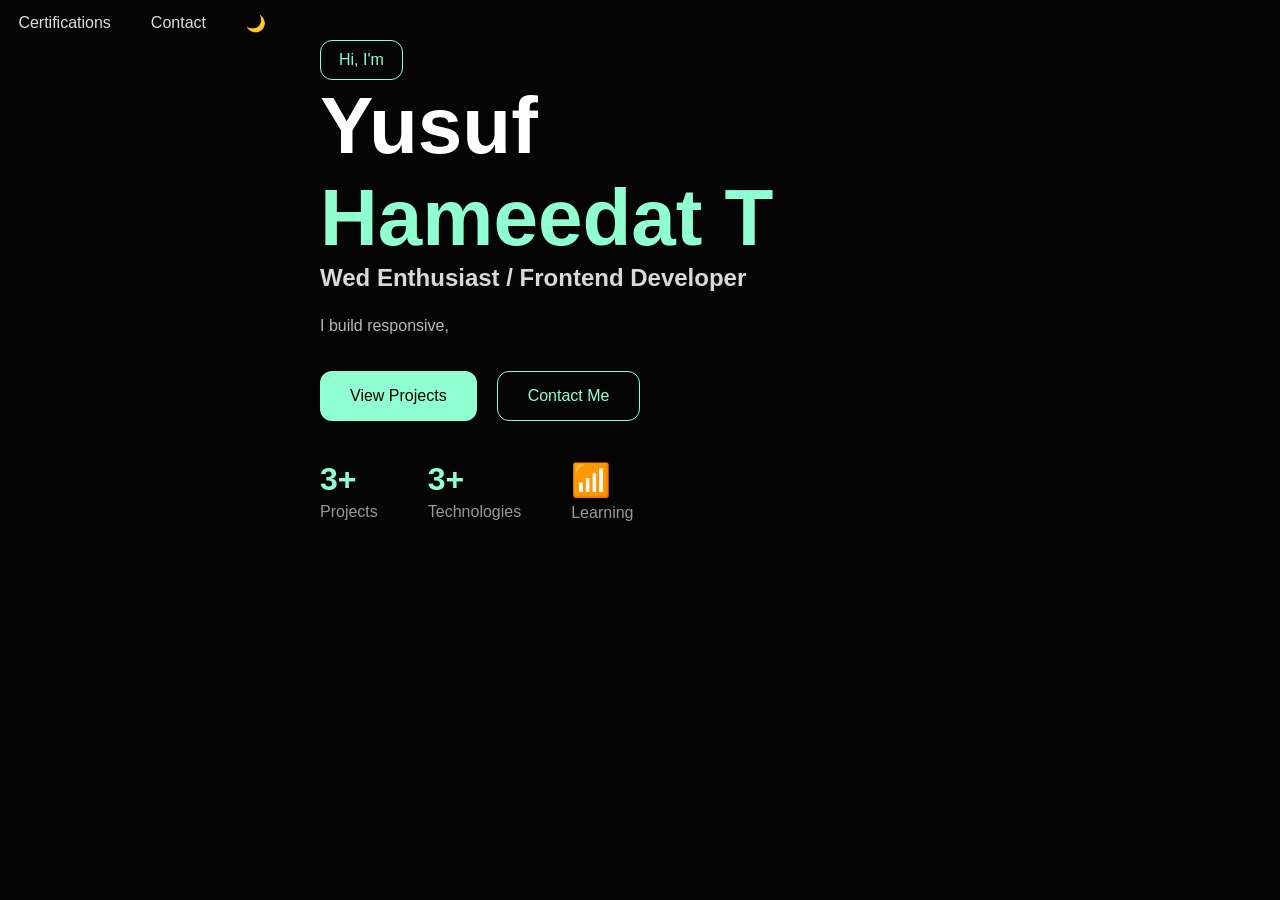
==== index.html @ 2f055ca5 "port" ====
<!DOCTYPE html>
<html lang="en">
<head>
    <meta charset="UTF-8">
    <meta name="viewport" content="width=device-width, initial-scale=1.0">
    <title>Document</title>
    <link rel="stylesheet" href="./asset/style.css">
</head>
<body>
    
    <div class="container">

        <aside class="sidemenu" hidden>
            <div class="logo">
                <h2>&lt;/&gt;</h2>
                <span>Wed Enthusiast</span>
            </div>

            <div class="profile">
                <img src="" alt="">
                <h3>Yusuf Hameedat T</h3>
                <p>Frontend Developer</p>
            </div>

            <nav>
                <a href="">Home</a>
                <a href="">About me</a>
                <a href="">Skills</a>
                <a href="">Projects</a>
                <a href="">Learning</a>
                <a href="">Certifications</a>
                <a href="">Contact</a>
            </nav>

            <button class="btn cv">Download CV</button>
        </aside>

        <header>
            <nav class="nav">
                <a href="">Home</a>
                <a href="">About</a>
                <a href="">Skills</a>
                <a href="">Projects</a>
                <a href="">Learming</a>
                <a href="">Certifications</a>
                <a href="">Contact</a>
                <a href="">🌙</a>
            </nav>
        </header>

        <main>
            <section class="hero">
                <div class="hero-sec">
                    <span class="hi">Hi, I'm</span>
                    <h1>Yusuf <span>Hameedat T</span></h1>
                    <h2>Wed Enthusiast / Frontend Developer</h2>
                    <p>I build responsive,</p>

                    <div class="hero-btn">
                        <button class="btn view">View Projects</button>
                        <button class="btn contact">Contact Me</button>
                    </div>

                    <div class="status">
                        <div>
                            <h3>3+</h3>
                            <p>Projects</p>
                        </div>

                        <div>
                            <h3>3+</h3>
                            <p>Technologies</p>
                        </div>

                        <div>
                            <h3>📶</h3>
                            <p>Learning</p>
                        </div>
                    </div>
                </div>

                <div class="hero-image">
                    <img src="" alt="">
                </div>
            </section>

        </main>
    </div>
</body>
</html>
---- asset/style.css ----
:root {
    --bg:#050505;
    --card:#0d0d0d;
    --emerald-light:#8fffd1;
    --text:#ffffff;
    --gray:#b8b8b8;
}

* {
    margin: 0;
    padding: 0;
    box-sizing: border-box;
    font-family: 'Inter',sans-serif;
}

body {
    background: var(--bg);
    color: var(--text);
}

.container {
    display: grid;
    grid-template-columns: 280px 1fr;
    min-height: 100vh;
}
/* side menu */
.sidemenu {
    background: #070707;
    border-right: 1px solid rgba(255,255,255,.08);
    padding: 30px;
    position: sticky;
    top: 0;
    height: 100vh;
}

.logo {
    display: flex;
    align-items: center;
    gap: 12px;
    margin-bottom: 50px;
}
.logo h2 {
    color: var(--emerald-light);
}

.profile {
    text-align: center;
    margin-bottom: 40px;
}
.profile img {
    width: 130px;
    height: 130px;
    border-radius: 50%;
    border: 3px solid var(--emerald-light);
    object-fit: cover;
}
.profile h3 {
    margin-top: 15px;
}
.profile p {
    color: var(--emerald-light);
}

nav {
    display: flex;
    flex-direction: column;
    gap: 12px;
}
nav a {
    text-decoration: none;
    color: #ddd;
    padding: 14px;
    border-radius: 10px;
    transition: .3s;
}
nav a:hover {
    background: rgba(0,208,132,.15);
    color: var(--emerald-light);
}

.cv {
    width: 100%;
    margin-top: 30px;
    padding: 14px;
    background: var(--emerald-light);
    color: black;
    border: none;border-radius: 12px;
    font-weight: 600;
    cursor: pointer;
}

/* header */
.nav {
    flex-direction: row;
    justify-content: end;
}
.nav a:hover {
    text-decoration: solid underline;
    background: none;
}

/* main */
main {
    padding: 40px;
}

.hero {
    display: grid;
    grid-template-columns: 1.2fr 1fr;
    align-items: center;
    gap: 50px;
    margin-bottom: 40px;
}

.hi {
    display: inline-block;
    padding: 10px 18px;
    border: 1px solid var(--emerald-light);
    border-radius: 12px;
    color: var(--emerald-light);
}

.hero h1 {
    font-size: 5rem;
    max-width: 20px 0;
}
.hero h1 span {
    color: var(--emerald-light);
}
.hero h2 {
    color: #d9d9d9;
    margin-bottom: 20px;
}
.hero p {
    color: var(--gray);
    max-width: 600px;
    line-height: 1.8;
}
.hero-btn {
    display: flex;
    gap: 20px;
    margin-top: 30px;
}
.view,
.contact {
    padding: 15px 30px;
    border-radius: 12px;
    cursor: pointer;
    font-size: 1rem;
}
.view {
    background: var(--emerald-light);
    color: black;
    border: none;
}
.contact {
    background: transparent;
    border: 1px solid var(--emerald-light) ;
    color: var(--emerald-light);
}

.status {
    display: flex;
    gap: 50px;
    margin-top: 40px;
}
.status h3 {
    color: var(--emerald-light);
    font-size: 2rem;
}
.status p {
    color: #999;
}

.hero-img {
    width: 100%;
    filter: drop-shadow(0 0 30px rgba(0,208,132,.3));
}
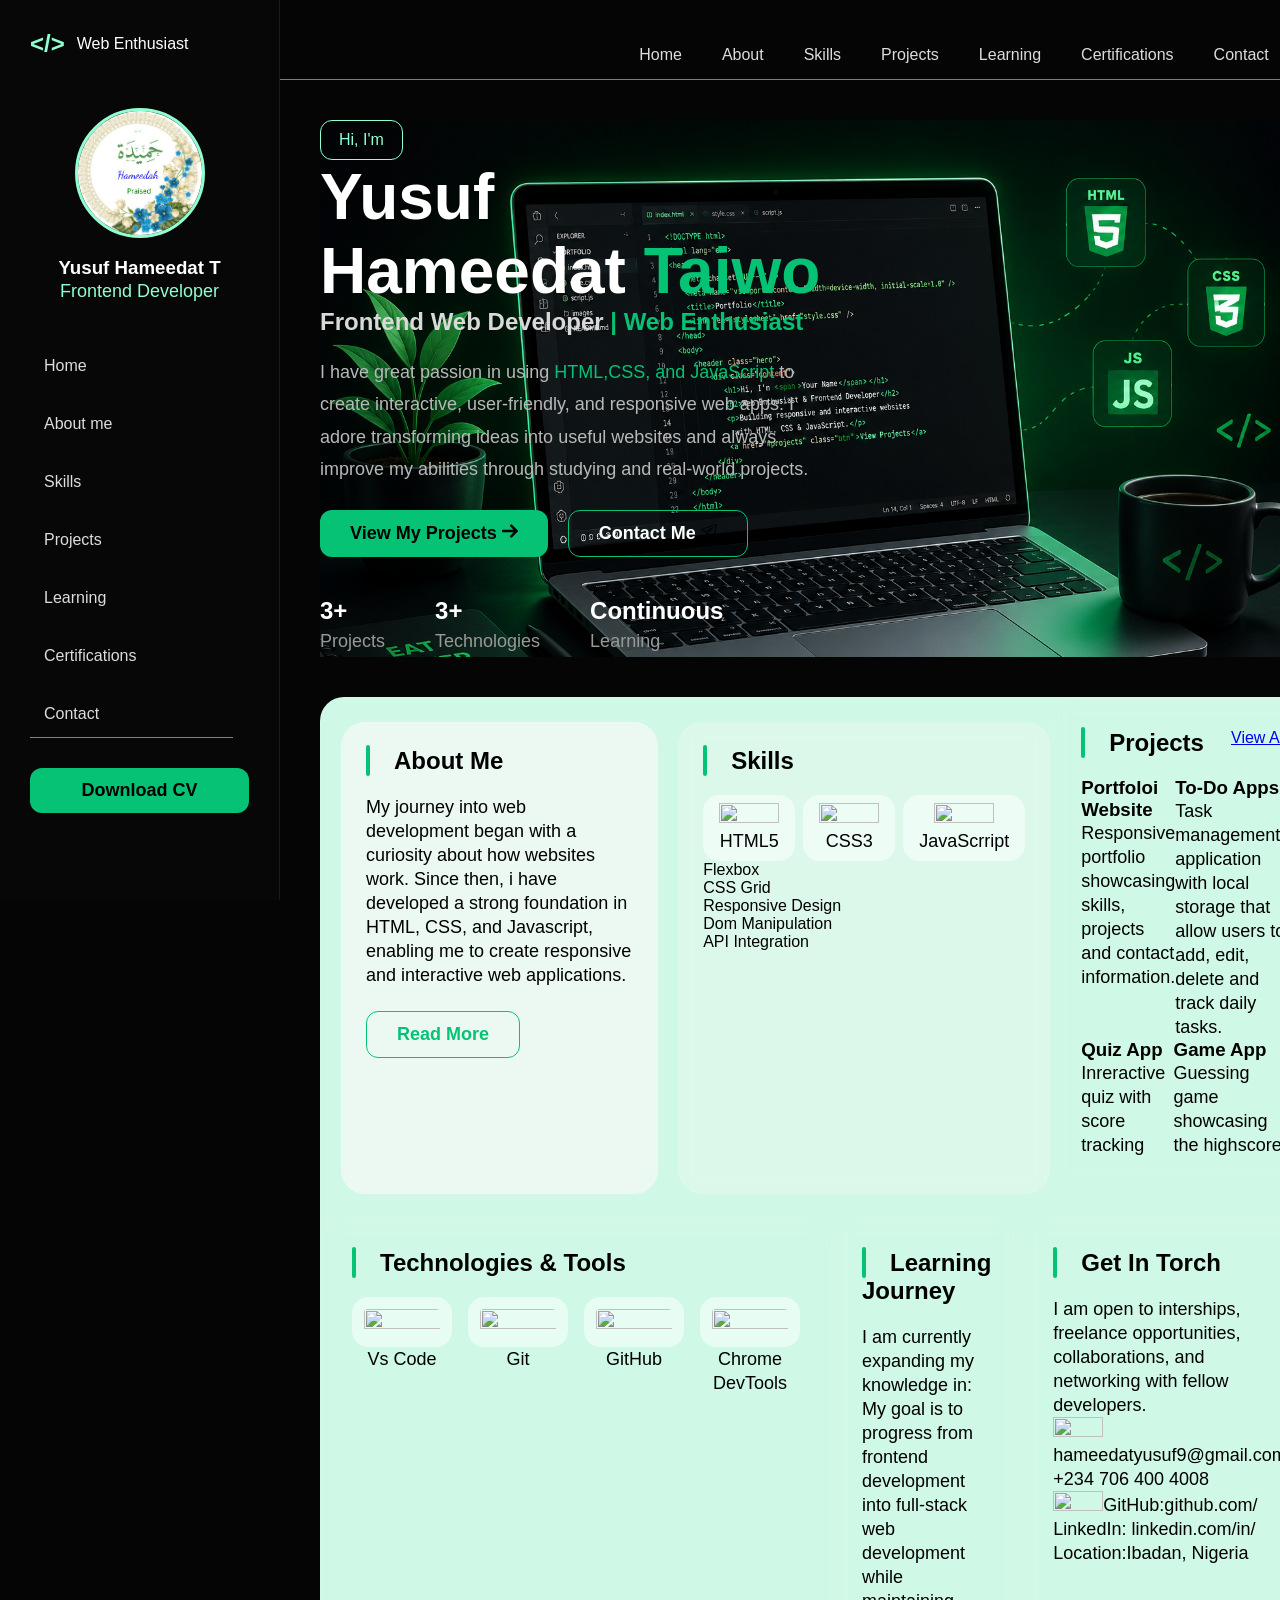
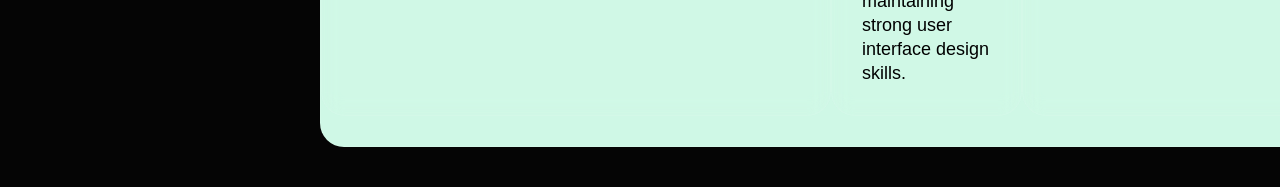
==== commit 0f48592c: "port" ====
--- a/index.html
+++ b/index.html
@@ -10,14 +10,14 @@
     
     <div class="container">
 
-        <aside class="sidemenu" hidden>
+        <aside class="sidemenu">
             <div class="logo">
                 <h2>&lt;/&gt;</h2>
-                <span>Wed Enthusiast</span>
+                <span>Web Enthusiast</span>
             </div>
 
             <div class="profile">
-                <img src="" alt="">
+                <img src="/./asset/image/profile.jpg" alt="profile image">
                 <h3>Yusuf Hameedat T</h3>
                 <p>Frontend Developer</p>
             </div>
@@ -35,30 +35,40 @@
             <button class="btn cv">Download CV</button>
         </aside>
 
+        <aside class="menu">
         <header>
             <nav class="nav">
                 <a href="">Home</a>
                 <a href="">About</a>
                 <a href="">Skills</a>
                 <a href="">Projects</a>
-                <a href="">Learming</a>
+                <a href="">Learning</a>
                 <a href="">Certifications</a>
                 <a href="">Contact</a>
                 <a href="">🌙</a>
             </nav>
         </header>
 
-        <main>
+        <main >
             <section class="hero">
                 <div class="hero-sec">
                     <span class="hi">Hi, I'm</span>
-                    <h1>Yusuf <span>Hameedat T</span></h1>
-                    <h2>Wed Enthusiast / Frontend Developer</h2>
-                    <p>I build responsive,</p>
+                    <h1>Yusuf</h1>
+                    <h1>Hameedat <span id="name">Taiwo</span></h1>
+                    <h2>Frontend  Web Developer <span id="name">| Web Enthusiast</span></h2>
+                    <p>I have great passion in using <span id="name">HTML,CSS, and JavaScript
+                        </span>to create interactive, user-friendly, and responsive web apps. 
+                        I adore transforming ideas into useful websites and always improve my 
+                        abilities through studying and real-world projects.
+                    </p>
 
                     <div class="hero-btn">
-                        <button class="btn view">View Projects</button>
-                        <button class="btn contact">Contact Me</button>
+                        <button class="btn view" >View My Projects 
+                            <img src="/./asset/image/right-arrow.png" alt="arrow icon"
+                            height="16px" width="16px"></button>
+                        <button class="btn contact">Contact Me
+                            <img src="/./asset/image/telegram.png" alt="telegram icon"
+                            height="16px" width="16px"></button>
                     </div>
 
                     <div class="status">
@@ -73,18 +83,135 @@
                         </div>
 
                         <div>
-                            <h3>📶</h3>
+                            <h3>Continuous</h3>
                             <p>Learning</p>
                         </div>
                     </div>
                 </div>
 
-                <div class="hero-image">
-                    <img src="" alt="">
-                </div>
             </section>
-
+<!-- lower section -->
+          <div class="lower-section">
+<!-- about -->
+            <div class="div-section">
+                <section class="sec about"> 
+                    <h2><span class="stroke"></span>About Me</h2>
+                    <p class="about-info">My journey into web development began with a curiosity about 
+                        how websites work. Since then, i have developed a strong foundation
+                    in HTML, CSS, and Javascript, enabling me to create responsive and 
+                    interactive web applications. </p>
+                    <button class="btn read-more">Read More</button>
+                </section>
+<!-- skill -->
+                <section class="sec skills">
+                    <h2><span class="stroke"></span>Skills</h2>
+
+                    <div class="skill">
+                        <div class="skill-img">
+                            <div class="skill-logo">
+                                <p><img src="https://cdn-icons-png.flaticon.com/128/1051/1051277.png" 
+                                    alt="">HTML5</p>
+                            </div>
+                            <div class="skill-logo">
+                                <p><img src="https://cdn-icons-png.flaticon.com/128/732/732190.png" 
+                                    alt="">CSS3</p>
+                            </div>
+                            <div class="skill-logo">
+                                <p><img src="https://cdn-icons-png.flaticon.com/128/5968/5968292.png" 
+                                    alt="">JavaScrript</p>
+                            </div>
+                        </div>
+                        <div>Flexbox</div>
+                        <div>CSS Grid</div>
+                        <div>Responsive Design</div>
+                        <div>Dom Manipulation</div>
+                        <div>API Integration</div>
+                    </div>
+                </section>
+<!-- projects -->
+                <section class="sec project">
+                    <div class="project-view">
+                        <h2><span class="stroke"></span>Projects</h2>
+                        <a href="#">View All</a>
+                    </div>
+
+                    <div class="projects">
+                        <div class="proj1">
+                            <div>
+                                <h3>Portfoloi Website</h3>
+                                <p>Responsive portfolio showcasing skills, projects and
+                                    contact information.</p>
+                            </div>
+                            <div>
+                                <h3>To-Do Apps</h3>
+                                <p>Task management application with local storage that allow
+                                    users to add, edit, delete and track daily tasks.</p>
+                            </div>
+                        </div>
+                        <div class="proj2">
+                            <div>
+                                <h3>Quiz App</h3>
+                                <p>Inreractive quiz with score tracking</p>
+                            </div>
+                            <div>
+                                <h3>Game App</h3>
+                                <p>Guessing game showcasing the highscore</p>
+                            </div>
+                        </div>
+                    </div>
+                </section>
+            </div> 
+<!-- technology & tools -->
+            <div class="div-section">
+                <section class="sec tools">
+                    <h2><span class="stroke"></span>Technologies & Tools</h2>
+                        <div class="techtool">
+                            <div class="tool-label">
+                                <p><img src="https://cdn-icons-png.flaticon.com/128/15713/15713436.png" 
+                                alt="" id="tool-logo">Vs Code</p>
+                            </div>
+                            <div class="tool-label">
+                                <p><img src="https://images.seeklogo.com/logo-png/27/2/git-logo-png_seeklogo-273180.png" 
+                                alt="" id="tool-logo">Git</p>
+                            </div>
+                            <div class="tool-label">
+                                <p><img src="https://images.seeklogo.com/logo-png/27/2/github-logo-png_seeklogo-273183.png" 
+                                alt="" id="tool-logo">GitHub</p>
+                            </div>
+                            <div class="tool-label">
+                                <p><img src="https://images.seeklogo.com/logo-png/31/2/google-chrome-logo-png_seeklogo-314170.png" 
+                                alt="" id="tool-logo">Chrome DevTools</p>
+                            </div>
+                            <!-- <p>Figma</p> -->
+                        </div>
+                </section>
+<!-- learning journey -->
+                <section class="sec journey">
+                    <h2><span class="stroke"></span>Learning Journey</h2>
+                    <p>I am currently expanding my knowledge in: <br> My goal is to
+                        progress from frontend development into full-stack web development
+                        while maintaining strong user interface design skills.</p>
+                </section>
+<!-- contact -->
+                <section class="sec contact2">
+                    <h2><span class="stroke"></span>Get In Torch</h2>
+                    <p>I am open to interships, freelance opportunities, collaborations, 
+                        and networking with fellow developers.</p>
+                    <p><img src="https://image.shutterstock.com/image-photo/image-260nw-1038080110.jpg" 
+                        alt="" id="contact-logo">hameedatyusuf9@gmail.com</p>
+                    <p>+234 706 400 4008</p>
+                    <p><img src="https://images.seeklogo.com/logo-png/27/2/github-logo-png_seeklogo-273183.png" 
+                        alt="" id="contact-logo">GitHub:github.com/</p>
+                    <p>LinkedIn: linkedin.com/in/</p>
+                    <p>Location:Ibadan, Nigeria</p>
+                </section>
+            </div>
+        </div>
+           
         </main>
     </div>
+        </aside>
+
+        <script src="./asset/script.js"></script>
 </body>
 </html>
--- a/asset/style.css
+++ b/asset/style.css
@@ -1,9 +1,11 @@
 :root {
     --bg:#050505;
     --card:#0d0d0d;
+    --emerald:#06c274;
     --emerald-light:#8fffd1;
     --text:#ffffff;
     --gray:#b8b8b8;
+    --bglogo: rgba(255, 255, 255, 0.486);
 }
 
 * {
@@ -25,6 +27,7 @@
 }
 /* side menu */
 .sidemenu {
+    position: absolute;
     background: #070707;
     border-right: 1px solid rgba(255,255,255,.08);
     padding: 30px;
@@ -60,11 +63,18 @@
 .profile p {
     color: var(--emerald-light);
 }
-
+/* the whole page */
+.menu {
+    position: relative;
+}
+/* navigation */
 nav {
     display: flex;
     flex-direction: column;
     gap: 12px;
+    margin-top: 32px;
+    margin-right: 16px;
+    border-bottom: 1px solid var(--bglogo);
 }
 nav a {
     text-decoration: none;
@@ -75,14 +85,14 @@
 }
 nav a:hover {
     background: rgba(0,208,132,.15);
-    color: var(--emerald-light);
+    color: var(--emerald);
 }
 
 .cv {
     width: 100%;
     margin-top: 30px;
     padding: 14px;
-    background: var(--emerald-light);
+    background: var(--emerald);
     color: black;
     border: none;border-radius: 12px;
     font-weight: 600;
@@ -97,6 +107,13 @@
 .nav a:hover {
     text-decoration: solid underline;
     background: none;
+}
+
+/* paragraph */
+p {
+    line-height: 24px;
+    font-weight: 500;
+    font-size: large;
 }
 
 /* main */
@@ -110,6 +127,9 @@
     align-items: center;
     gap: 50px;
     margin-bottom: 40px;
+    background-image: url("./image/bghero.png");
+    background-size: cover;
+    background-repeat: no-repeat;
 }
 
 .hi {
@@ -121,11 +141,11 @@
 }
 
 .hero h1 {
-    font-size: 5rem;
+    font-size: 4rem;
     max-width: 20px 0;
 }
-.hero h1 span {
-    color: var(--emerald-light);
+#name {
+    color: var(--emerald);
 }
 .hero h2 {
     color: #d9d9d9;
@@ -139,40 +159,146 @@
 .hero-btn {
     display: flex;
     gap: 20px;
-    margin-top: 30px;
-}
-.view,
-.contact {
-    padding: 15px 30px;
+    margin-top: 24px;
+}
+.btn {
+    padding: 12px 30px;
     border-radius: 12px;
     cursor: pointer;
     font-size: 1rem;
+    font-weight: bold;
+    font-size: large;
 }
 .view {
-    background: var(--emerald-light);
+    background: var(--emerald);
     color: black;
     border: none;
 }
 .contact {
     background: transparent;
-    border: 1px solid var(--emerald-light) ;
-    color: var(--emerald-light);
+    border: 1px solid var(--emerald) ;
+    color: white;
 }
 
 .status {
     display: flex;
     gap: 50px;
     margin-top: 40px;
+    color: white;
 }
 .status h3 {
-    color: var(--emerald-light);
-    font-size: 2rem;
+   /* color: var(--emerald);*/
+    font-size: 1.5rem;
 }
 .status p {
     color: #999;
 }
 
-.hero-img {
+/* .hero-image {
     width: 100%;
     filter: drop-shadow(0 0 30px rgba(0,208,132,.3));
-}+} */
+
+/* lower section */
+.lower-section {
+    background: #cff8e6;
+    color: black;
+    backdrop-filter: blur(10px);
+    border: 1px solid rgb(255,255,255,.08);
+    border-radius: 24px;
+    /*padding: 30px;
+    margin-bottom: 30px;*/
+}
+
+.div-section {
+    display: flex;
+    flex-direction: row;
+    justify-content: space-around;
+}
+/* class name sec */
+.sec {
+    background: rgb(255,255,255,.03);
+    backdrop-filter: blur(10px);
+    border: 1px solid rgb(255,255,255,.08);
+    border-radius: 24px;
+    padding: 30px;
+    margin-bottom: 30px;
+}
+.sec h2 {
+    color: black;
+    margin-bottom: 20px;
+}
+/* stroke */
+.stroke {
+    border: 2px solid var(--emerald);
+    margin-right: 24px;
+    border-radius: 8px;
+}
+
+.read-more {
+    background: transparent;
+    border: 1px solid var(--emerald) ;
+    color: var(--emerald);
+    margin-top: 24px;
+}
+
+.about, .skills {
+    background: #faf9f9a2;
+    padding: 24px;
+    margin: 24px 0;
+    margin-left: 20px;
+}
+/* skills */
+.skills {
+    background-color: #faf9f94d;
+}
+.skill-img {
+    display: flex;
+    gap: 0.5rem;
+}
+
+.skill-logo img { 
+    width: 60px;
+    height: 50%;
+}
+.skill-logo {
+    background-color: var(--bglogo);
+    border-radius: 16px;
+    text-align: center;
+    padding: 8px 16px;
+}
+/* projects */
+.project-view {
+    display: flex;
+    justify-content: space-between;
+}
+
+.proj1 {
+    display: flex;
+}
+.proj2 {
+    display: flex;
+}
+
+/* tech & tools */
+.techtool {
+    display: flex;
+    gap: 1rem;
+}
+
+#tool-logo {
+    background-color: var(--bglogo); 
+    border-radius: 16px;
+    width: 100px;
+    height: 70%;
+    padding: 12px;
+}
+.tool-label {
+    text-align: center;
+}
+
+/* contact */
+#contact-logo {
+    width: 50px;
+    height: 50%;
+}
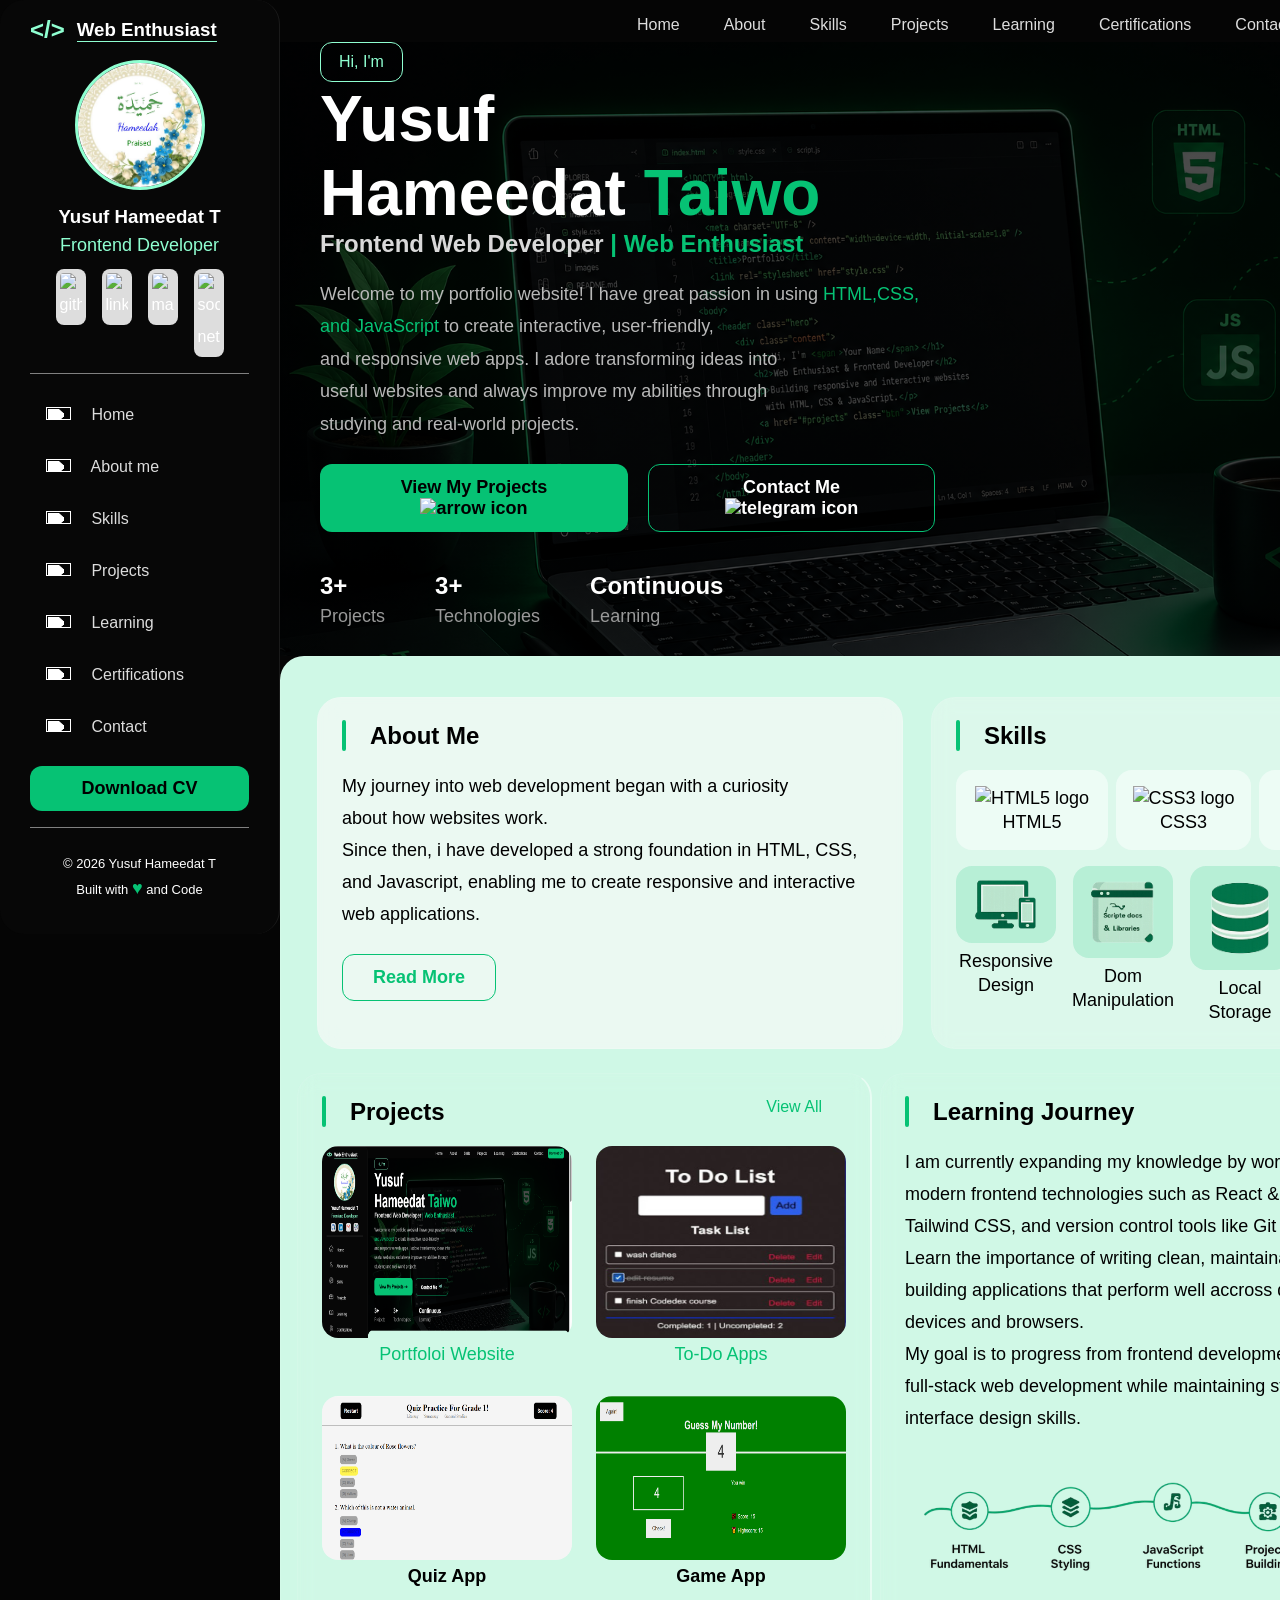
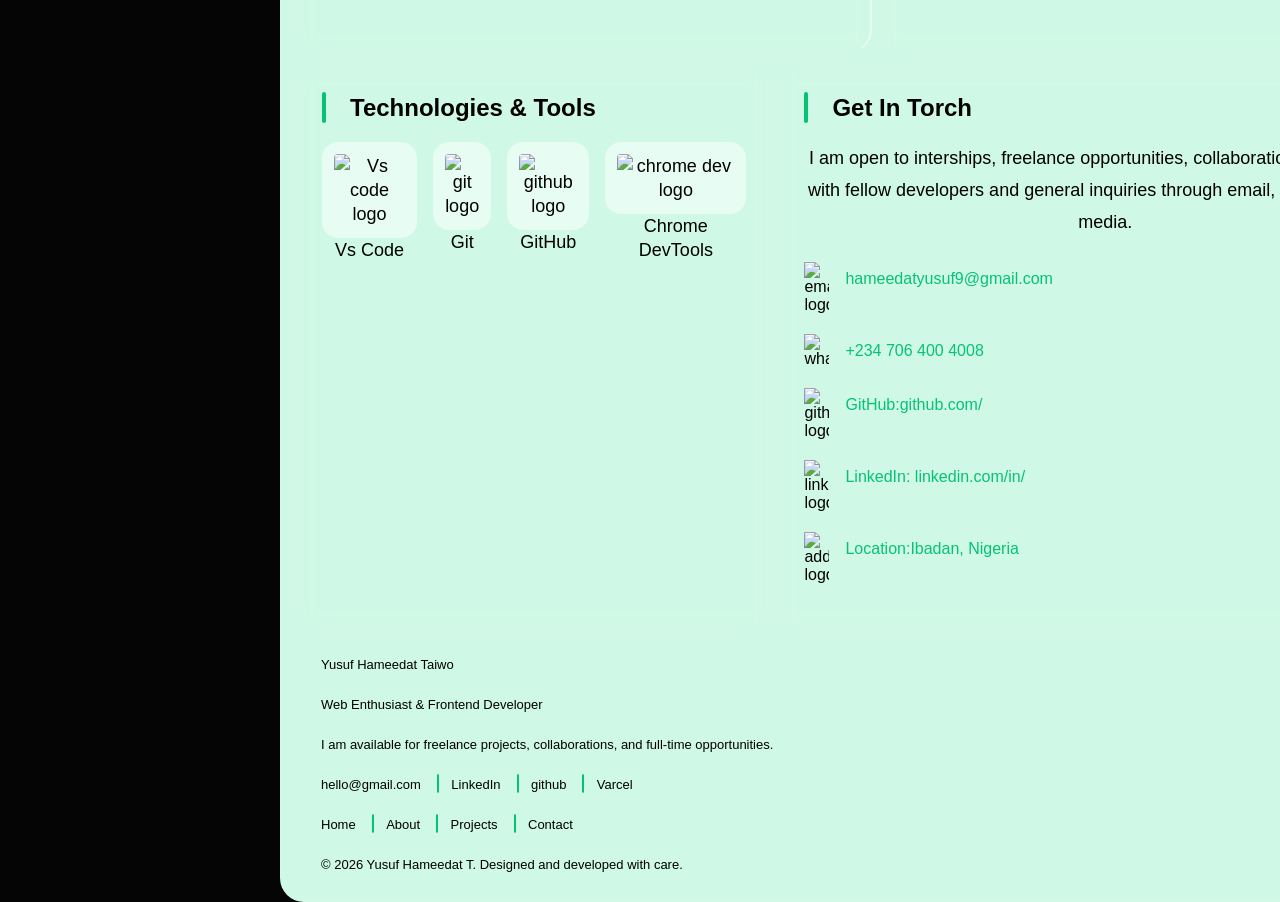
==== commit 352acaed: "myPortfolio" ====
--- a/index.html
+++ b/index.html
@@ -3,7 +3,7 @@
 <head>
     <meta charset="UTF-8">
     <meta name="viewport" content="width=device-width, initial-scale=1.0">
-    <title>Document</title>
+    <title>My Portfolio</title>
     <link rel="stylesheet" href="./asset/style.css">
 </head>
 <body>
@@ -13,39 +13,84 @@
         <aside class="sidemenu">
             <div class="logo">
                 <h2>&lt;/&gt;</h2>
-                <span>Web Enthusiast</span>
+                <h3>Web Enthusiast</h3>
             </div>
 
             <div class="profile">
-                <img src="/./asset/image/profile.jpg" alt="profile image">
+                <img src="/./asset/image/profile.jpg" alt="profile image" id="prof-img">
                 <h3>Yusuf Hameedat T</h3>
                 <p>Frontend Developer</p>
-            </div>
-
-            <nav>
-                <a href="">Home</a>
-                <a href="">About me</a>
-                <a href="">Skills</a>
-                <a href="">Projects</a>
-                <a href="">Learning</a>
-                <a href="">Certifications</a>
-                <a href="">Contact</a>
-            </nav>
-
-            <button class="btn cv">Download CV</button>
+                <div class="prof-logo">
+                    <img src="https://cdn-icons-png.flaticon.com/128/270/270798.png" 
+                    alt="github" id="prof-logo">
+                    <img src="https://cdn-icons-png.flaticon.com/128/3536/3536505.png" 
+                    alt="linkedin" id="prof-logo">
+                    <img src="https://cdn-icons-png.flaticon.com/128/732/732200.png" 
+                    alt="mail" id="prof-logo">
+                    <img src="https://cdn-icons-png.flaticon.com/128/11531/11531327.png" 
+                    alt="social network" id="prof-logo">
+                </div>
+            </div>
+
+            <div class="navigate">
+                <nav>
+                    <div class="nav-logo">
+                        <a href="/././index.html">
+                        <img src="https://cdn-icons-png.flaticon.com/128/1946/1946488.png" alt="">
+                        <!-- <img src="https://cdn-icons-png.flaticon.com/128/5996/5996362.png" alt=""> -->
+                        Home</a>
+                    </div>
+                    <div class="nav-logo">
+                        <a href="#about">
+                        <img src="https://cdn-icons-png.flaticon.com/128/10758/10758751.png" alt="">
+                        About me</a>
+                    </div>
+                    <div class="nav-logo">
+                        <a href="#skill">
+                        <img src="https://cdn-icons-png.flaticon.com/128/1447/1447744.png" alt="">
+                        Skills</a>
+                    </div>
+                    <div class="nav-logo">
+                        <a href="#profect">
+                        <img src="https://cdn-icons-png.flaticon.com/128/10216/10216292.png" alt="">
+                        Projects</a>
+                    </div>
+                    <div class="nav-logo">
+                        <a href="#learn">
+                        <img src="https://cdn-icons-png.flaticon.com/128/864/864685.png" alt="">
+                        Learning</a>
+                    </div>
+                    <div class="nav-logo">
+                        <a href="#">
+                        <img src="https://cdn-icons-png.flaticon.com/128/3172/3172183.png" alt="">
+                        Certifications</a>
+                    </div>
+                    <div class="nav-logo">
+                        <a href="#contact">
+                        <img src="https://cdn-icons-png.flaticon.com/128/3894/3894024.png" alt="">
+                        Contact</a>
+                    </div>
+                </nav>
+                <button class="btn cv">Download CV</button>
+            </div>
+
+            <div class="copyright">
+                <p>&copy; 2026 Yusuf Hameedat T</p>
+                <p>Built with <span id="love">&hearts;</span> and Code</p>
+            </div>
         </aside>
 
         <aside class="menu">
         <header>
             <nav class="nav">
-                <a href="">Home</a>
-                <a href="">About</a>
-                <a href="">Skills</a>
-                <a href="">Projects</a>
-                <a href="">Learning</a>
-                <a href="">Certifications</a>
-                <a href="">Contact</a>
-                <a href="">🌙</a>
+                <a href="/././index.html">Home</a>
+                <a href="#about">About</a>
+                <a href="#skill">Skills</a>
+                <a href="#project">Projects</a>
+                <a href="#learn">Learning</a>
+                <a href="#">Certifications</a>
+                <a href="#contact">Contact</a>
+                <button class="btn-nav">Download CV</button>
             </nav>
         </header>
 
@@ -56,19 +101,19 @@
                     <h1>Yusuf</h1>
                     <h1>Hameedat <span id="name">Taiwo</span></h1>
                     <h2>Frontend  Web Developer <span id="name">| Web Enthusiast</span></h2>
-                    <p>I have great passion in using <span id="name">HTML,CSS, and JavaScript
-                        </span>to create interactive, user-friendly, and responsive web apps. 
-                        I adore transforming ideas into useful websites and always improve my 
-                        abilities through studying and real-world projects.
+                    <p>Welcome to my portfolio website! I have great passion in using <span id="name">
+                        HTML,CSS, and JavaScript </span>to create interactive, user-friendly,<br> and 
+                        responsive web apps. I adore transforming ideas into <br>useful websites and 
+                        always improve my abilities through <br>studying and real-world projects.
                     </p>
 
                     <div class="hero-btn">
-                        <button class="btn view" >View My Projects 
-                            <img src="/./asset/image/right-arrow.png" alt="arrow icon"
-                            height="16px" width="16px"></button>
+                        <button id="viewBtn" class="btn view">View My Projects 
+                            <img src="https://cdn-icons-png.flaticon.com/128/271/271226.png" 
+                            alt="arrow icon" height="30%" width="20px"></button>
                         <button class="btn contact">Contact Me
-                            <img src="/./asset/image/telegram.png" alt="telegram icon"
-                            height="16px" width="16px"></button>
+                            <img src="https://cdn-icons-png.flaticon.com/128/15458/15458587.png" 
+                            alt="telegram icon" height="60%" width="30px"></button>
                     </div>
 
                     <div class="status">
@@ -88,130 +133,182 @@
                         </div>
                     </div>
                 </div>
-
             </section>
 <!-- lower section -->
           <div class="lower-section">
 <!-- about -->
             <div class="div-section">
-                <section class="sec about"> 
+                <section class="sec about" id="about"> 
                     <h2><span class="stroke"></span>About Me</h2>
-                    <p class="about-info">My journey into web development began with a curiosity about 
-                        how websites work. Since then, i have developed a strong foundation
-                    in HTML, CSS, and Javascript, enabling me to create responsive and 
-                    interactive web applications. </p>
+                    <p>My journey into web development began with a curiosity <br>about 
+                        how websites work.<br> Since then, i have developed a strong foundation
+                        in HTML, CSS, and Javascript, enabling me to create responsive and 
+                        interactive web applications.</p>
                     <button class="btn read-more">Read More</button>
                 </section>
 <!-- skill -->
-                <section class="sec skills">
+                <section class="sec skills" id="skill">
                     <h2><span class="stroke"></span>Skills</h2>
 
                     <div class="skill">
                         <div class="skill-img">
                             <div class="skill-logo">
                                 <p><img src="https://cdn-icons-png.flaticon.com/128/1051/1051277.png" 
-                                    alt="">HTML5</p>
+                                    alt="HTML5 logo">HTML5</p>
                             </div>
                             <div class="skill-logo">
                                 <p><img src="https://cdn-icons-png.flaticon.com/128/732/732190.png" 
-                                    alt="">CSS3</p>
+                                    alt="CSS3 logo">CSS3</p>
                             </div>
                             <div class="skill-logo">
                                 <p><img src="https://cdn-icons-png.flaticon.com/128/5968/5968292.png" 
-                                    alt="">JavaScrript</p>
-                            </div>
-                        </div>
-                        <div>Flexbox</div>
-                        <div>CSS Grid</div>
-                        <div>Responsive Design</div>
-                        <div>Dom Manipulation</div>
-                        <div>API Integration</div>
-                    </div>
-                </section>
+                                    alt="JS logo">JavaScrript</p>
+                            </div>
+                        </div>
+                        <div class="skill-img2">
+                            <div class="skill-label">
+                                <p><img src="/./asset/image/responsive.png" 
+                                    alt="Resp design logo" id="skill-logo">Responsive Design</p>
+                            </div>
+                            <div class="skill-label">
+                                <p><img src="/./asset/image/dom.png" alt="Dom logo" id="skill-logo" 
+                                    >Dom Manipulation</p>
+                            </div>
+                            <div class="skill-label">
+                                <p><img src="/./asset/image/storage.png" 
+                                    alt="storage logo" id="skill-logo">Local Storage</p>
+                            </div>
+                            <div class="skill-label">
+                                <p><img src="/./asset/image/api.png" 
+                                    alt="API logo" id="skill-logo">API Integration</p>
+                            </div>
+                        </div>
+                </section>
+
+            </div> 
 <!-- projects -->
-                <section class="sec project">
+            <div class="div-section">
+
+                <section class="sec project" id="project">
                     <div class="project-view">
                         <h2><span class="stroke"></span>Projects</h2>
-                        <a href="#">View All</a>
+                        <a href="/./asset/pages/project.html">View All</a>
                     </div>
 
                     <div class="projects">
                         <div class="proj1">
-                            <div>
-                                <h3>Portfoloi Website</h3>
-                                <p>Responsive portfolio showcasing skills, projects and
-                                    contact information.</p>
-                            </div>
-                            <div>
-                                <h3>To-Do Apps</h3>
-                                <p>Task management application with local storage that allow
-                                    users to add, edit, delete and track daily tasks.</p>
+                            <div class="proj-img">
+                                <img src="/./asset/image/myPortfolio.png" alt="">
+                                <p>Portfoloi Website</p>
+                            </div>
+                            <div class="proj-img">
+                                <img src="/./asset/image/to-do.jpg" alt="to-do interface">
+                                <p>To-Do Apps</p>
                             </div>
                         </div>
                         <div class="proj2">
-                            <div>
-                                <h3>Quiz App</h3>
-                                <p>Inreractive quiz with score tracking</p>
-                            </div>
-                            <div>
-                                <h3>Game App</h3>
-                                <p>Guessing game showcasing the highscore</p>
-                            </div>
-                        </div>
-                    </div>
-                </section>
-            </div> 
+                            <div class="proj-img">
+                                <img src="/./asset/image/quiz.png" alt="quiz app design">
+                                <p id="game">Quiz App</p>
+                            </div>
+                            <div class="proj-img">
+                                <img src="/./asset/image/game.png" alt="game design">
+                                <p id="game">Game App</p>
+                            </div>
+                        </div>
+                    </div>
+                </section>
+<!-- learning journey -->
+                <section class="sec journey" id="learn">
+                    <h2><span class="stroke"></span>Learning Journey</h2>
+                    <p>I am currently expanding my knowledge by working with <br>modern frontend
+                         technologies such as React & APIs, <br>Tailwind CSS, and version control tools like 
+                         Git and GitHub. <br>Learn the importance of writing clean, maintainable code 
+                         and building applications that perform well accross different devices and
+                          browsers.
+                    <p>My goal is to progress from frontend development into<br> full-stack web 
+                        development while maintaining strong user <br>interface design skills.</p>
+                    <img src="/./asset/image/learnjy.png" alt="image displays the learning journey" >
+                </section>
+            </div>
+            <div class="div-section">
 <!-- technology & tools -->
-            <div class="div-section">
                 <section class="sec tools">
                     <h2><span class="stroke"></span>Technologies & Tools</h2>
-                        <div class="techtool">
-                            <div class="tool-label">
-                                <p><img src="https://cdn-icons-png.flaticon.com/128/15713/15713436.png" 
-                                alt="" id="tool-logo">Vs Code</p>
-                            </div>
-                            <div class="tool-label">
-                                <p><img src="https://images.seeklogo.com/logo-png/27/2/git-logo-png_seeklogo-273180.png" 
-                                alt="" id="tool-logo">Git</p>
-                            </div>
-                            <div class="tool-label">
-                                <p><img src="https://images.seeklogo.com/logo-png/27/2/github-logo-png_seeklogo-273183.png" 
-                                alt="" id="tool-logo">GitHub</p>
-                            </div>
-                            <div class="tool-label">
-                                <p><img src="https://images.seeklogo.com/logo-png/31/2/google-chrome-logo-png_seeklogo-314170.png" 
-                                alt="" id="tool-logo">Chrome DevTools</p>
-                            </div>
-                            <!-- <p>Figma</p> -->
-                        </div>
-                </section>
-<!-- learning journey -->
-                <section class="sec journey">
-                    <h2><span class="stroke"></span>Learning Journey</h2>
-                    <p>I am currently expanding my knowledge in: <br> My goal is to
-                        progress from frontend development into full-stack web development
-                        while maintaining strong user interface design skills.</p>
+                    <div class="techtool">
+                        <div class="tool-label">
+                            <p><img src="https://cdn-icons-png.flaticon.com/128/15713/15713436.png" 
+                                alt="Vs code logo" id="tool-logo">Vs Code</p>
+                        </div>
+                        <div class="tool-label">
+                            <p><img src="https://images.seeklogo.com/logo-png/27/2/git-logo-png_seeklogo-273180.png" 
+                                alt="git logo" id="tool-logo">Git</p>
+                        </div>
+                        <div class="tool-label">
+                            <p><img src="https://images.seeklogo.com/logo-png/27/2/github-logo-png_seeklogo-273183.png" 
+                                alt="github logo" id="tool-logo">GitHub</p>
+                        </div>
+                        <div class="tool-label">
+                            <p><img src="https://images.seeklogo.com/logo-png/31/2/google-chrome-logo-png_seeklogo-314170.png" 
+                                alt="chrome dev logo" id="tool-logo">Chrome DevTools</p>
+                        </div>
+                             <!-- <p>Figma</p>  -->
+                    </div>
                 </section>
 <!-- contact -->
-                <section class="sec contact2">
+                <section class="sec contact2" id="contact">
                     <h2><span class="stroke"></span>Get In Torch</h2>
-                    <p>I am open to interships, freelance opportunities, collaborations, 
-                        and networking with fellow developers.</p>
-                    <p><img src="https://image.shutterstock.com/image-photo/image-260nw-1038080110.jpg" 
-                        alt="" id="contact-logo">hameedatyusuf9@gmail.com</p>
-                    <p>+234 706 400 4008</p>
-                    <p><img src="https://images.seeklogo.com/logo-png/27/2/github-logo-png_seeklogo-273183.png" 
-                        alt="" id="contact-logo">GitHub:github.com/</p>
-                    <p>LinkedIn: linkedin.com/in/</p>
-                    <p>Location:Ibadan, Nigeria</p>
-                </section>
-            </div>
+                    <p>I am open to interships, freelance opportunities, collaborations, networking
+                         with fellow developers and general inquiries through email, phone or social media.</p>
+                    <div class="cont">
+                        <img src="https://cdn-icons-png.flaticon.com/128/646/646094.png" 
+                        alt="email logo" id="contact-logo">
+                        <a href="">hameedatyusuf9@gmail.com</a>
+                    </div>
+                    <div class="cont">
+                        <img src="https://cdn-icons-png.flaticon.com/128/13965/13965328.png" 
+                        alt="whatsapp" id="contact-logo">
+                        <a href="">+234 706 400 4008</a>
+                    </div>
+                    <div class="cont">
+                        <img src="https://images.seeklogo.com/logo-png/27/2/github-logo-png_seeklogo-273183.png" 
+                        alt="github logo" id="contact-logo">
+                        <a href="">GitHub:github.com/</a>
+                    </div>
+                    <div class="cont">
+                        <img src="https://cdn-icons-png.flaticon.com/128/3128/3128219.png" 
+                        alt="linkedin logo" id="contact-logo">
+                        <a href="">LinkedIn: linkedin.com/in/</a>
+                    </div>
+                    <div class="cont">
+                        <img src="https://cdn-icons-png.flaticon.com/128/2838/2838912.png" 
+                        alt="address logo" id="contact-logo">
+                        <a href="">Location:Ibadan, Nigeria</a>
+                    </div>
+                </section>
+            </div>
+            <footer>
+                <p>Yusuf Hameedat Taiwo</p>
+                <p>Web Enthusiast & Frontend Developer</p>
+                <p>I am available for freelance projects, collaborations, and full-time opportunities.</p>
+                <div class="foot-link">
+                    <a href="#">hello@gmail.com</a><span id="foot-span"></span>
+                    <a href="#">LinkedIn</a><span id="foot-span"></span>
+                    <a href="#">github</a><span id="foot-span"></span>
+                    <a href="#">Varcel</a><br>
+                    <a href="#">Home</a><span id="foot-span"></span>
+                    <a href="#">About</a><span id="foot-span"></span>
+                    <a href="#">Projects</a><span id="foot-span"></span>
+                    <a href="#">Contact</a>
+                </div>
+                <p>&copy; 2026 Yusuf Hameedat T. Designed and developed with care.</p>
+            </footer>
         </div>
            
         </main>
     </div>
         </aside>
-
+<!-- <img src="https://cdn-icons-png.flaticon.com/128/1659/1659067.png" alt=""> -->
         <script src="./asset/script.js"></script>
 </body>
 </html>
--- a/asset/style.css
+++ b/asset/style.css
@@ -27,78 +27,143 @@
 }
 /* side menu */
 .sidemenu {
-    position: absolute;
+    /* position: absolute; */
     background: #070707;
     border-right: 1px solid rgba(255,255,255,.08);
-    padding: 30px;
+    border-radius: 24px;
+    padding-top: 16px;
+    padding: 0 30px;
     position: sticky;
     top: 0;
-    height: 100vh;
+    height: fit-content;
 }
 
 .logo {
     display: flex;
     align-items: center;
     gap: 12px;
-    margin-bottom: 50px;
+    margin: 16px 0;
 }
 .logo h2 {
     color: var(--emerald-light);
 }
+.logo h3 {
+    border-bottom: 0.5px solid var(--emerald-light);
+}
 
 .profile {
     text-align: center;
-    margin-bottom: 40px;
-}
-.profile img {
+    padding-bottom: 16px;
+    line-height: 32px;
+    border-bottom: 1px solid var(--bglogo);
+}
+#prof-img {
     width: 130px;
     height: 130px;
     border-radius: 50%;
     border: 3px solid var(--emerald-light);
     object-fit: cover;
 }
-.profile h3 {
-    margin-top: 15px;
-}
 .profile p {
     color: var(--emerald-light);
 }
+
+.prof-logo {
+    display: flex;
+    gap: 1rem;
+    margin-top: 12px;
+    justify-content: center;
+}
+.prof-logo img {
+    width: 30px;
+    height: 30%;
+}
+#prof-logo {
+    background-color: #ddd;
+    padding: 4px;
+    border-radius: 8px;
+}
+
+/* navigation */
+.navigate {
+    border-bottom: 1px solid var(--bglogo);
+    padding: 16px 0;
+}
+
+.nav-logo {
+    display: flex;
+}
+.nav-logo img {
+    margin-right: 16px;
+    height: 75%;
+    width: 25px;
+    filter: brightness(0) invert(1); 
+}
+
+nav {
+    display: flex;
+    flex-direction: column;
+    gap: 12px;
+    margin-top: 8px;
+    margin-right: 16px;
+}
+nav a {
+    text-decoration: none;
+    color: #ddd;
+    padding: 8px 16px;
+    border-radius: 10px;
+    transition: .3s;
+}
+nav a:hover {
+    background: rgba(0,208,132,.15);
+    color: var(--emerald);
+}
+
+.btn-nav {
+    background-color: var(--emerald);
+    padding: 8px;
+    border: none;
+    border-radius: 8px;
+    margin-right: 16px;
+}
+
+.nav p {
+    margin-top: 12px;
+    font-weight: bolder;
+    font-size: xx-large;
+    color: white;
+}
+
+.cv {
+    width: 100%;
+    margin-top: 16px;
+    padding: 14px;
+    background: var(--emerald);
+    color: black;
+    border: none;
+    border-radius: 12px;
+    font-weight: 600;
+    /* cursor: pointer; */
+}
+.copyright {
+    margin-top: 24px;
+    margin-bottom: 32px;
+}
+.copyright p {
+    text-align: center;
+    font-weight: lighter;
+    font-size: small;
+    line-height: 24px;
+}
+#love {
+    color: var(--emerald);
+    font-size: large;
+}
+
 /* the whole page */
 .menu {
     position: relative;
 }
-/* navigation */
-nav {
-    display: flex;
-    flex-direction: column;
-    gap: 12px;
-    margin-top: 32px;
-    margin-right: 16px;
-    border-bottom: 1px solid var(--bglogo);
-}
-nav a {
-    text-decoration: none;
-    color: #ddd;
-    padding: 14px;
-    border-radius: 10px;
-    transition: .3s;
-}
-nav a:hover {
-    background: rgba(0,208,132,.15);
-    color: var(--emerald);
-}
-
-.cv {
-    width: 100%;
-    margin-top: 30px;
-    padding: 14px;
-    background: var(--emerald);
-    color: black;
-    border: none;border-radius: 12px;
-    font-weight: 600;
-    cursor: pointer;
-}
-
 /* header */
 .nav {
     flex-direction: row;
@@ -117,17 +182,15 @@
 }
 
 /* main */
-main {
-    padding: 40px;
-}
-
 .hero {
     display: grid;
     grid-template-columns: 1.2fr 1fr;
     align-items: center;
-    gap: 50px;
-    margin-bottom: 40px;
-    background-image: url("./image/bghero.png");
+    /* gap: 50px; */
+    padding-bottom: 24px;
+    padding-left: 40px;
+    background: 
+        linear-gradient(rgba(0,0,0,0.7), rgba(0,0,0,0.7)),url("./image/bghero.png"); 
     background-size: cover;
     background-repeat: no-repeat;
 }
@@ -205,15 +268,15 @@
     color: black;
     backdrop-filter: blur(10px);
     border: 1px solid rgb(255,255,255,.08);
-    border-radius: 24px;
-    /*padding: 30px;
-    margin-bottom: 30px;*/
+    border-radius: 24px; 
+    padding: 16px;
 }
 
 .div-section {
     display: flex;
     flex-direction: row;
     justify-content: space-around;
+    gap: 0.5rem;
 }
 /* class name sec */
 .sec {
@@ -221,12 +284,15 @@
     backdrop-filter: blur(10px);
     border: 1px solid rgb(255,255,255,.08);
     border-radius: 24px;
-    padding: 30px;
-    margin-bottom: 30px;
+    padding: 24px;
+    margin-bottom: 16px;
 }
 .sec h2 {
     color: black;
     margin-bottom: 20px;
+}
+.journey p, .about p, .contact2 p {
+    line-height: 32px;
 }
 /* stroke */
 .stroke {
@@ -259,29 +325,74 @@
 
 .skill-logo img { 
     width: 60px;
-    height: 50%;
+    height: 60%;
 }
 .skill-logo {
     background-color: var(--bglogo);
     border-radius: 16px;
     text-align: center;
-    padding: 8px 16px;
+    padding: 16px 12px;
+}
+
+#skill-logo {
+    background-color: #06c2742d; 
+    border-radius: 16px;
+    width: 100px;
+    height: 50%; 
+    padding: 12px 16px;
+    margin-top: 16px;
+}
+.skill-label {
+    text-align: center;
 }
 /* projects */
 .project-view {
     display: flex;
     justify-content: space-between;
 }
-
-.proj1 {
-    display: flex;
-}
-.proj2 {
-    display: flex;
-}
-
-/* tech & tools */
-.techtool {
+.project-view a {
+    color: var(--emerald);
+    text-decoration: none;
+    margin-right: 24px;
+}
+
+.proj1, .proj2 {
+    display: flex;
+    gap: 1.5rem;
+}
+
+#game {
+    color: black;
+    line-height: 24px;
+    font-weight: 600;
+    font-size: large;
+}
+.proj-img p {
+    text-align: center;
+    color: var(--emerald)
+}
+.proj-img img {
+    height: 70%;
+    width: 250px;
+    border-radius: 16px;
+}
+.proj2 img {
+    height: 130%;
+    width: 250px;
+    border-radius: 16px;
+    margin-top: -24px;
+}
+
+/* tech & tools and learning journey*/
+.sec.project, .sec.journey {
+    border-right: 2px solid var(--bglogo);
+}
+
+.sec.journey img {
+    margin-top: 24px;
+}
+
+.techtool, .skill-img2 {
     display: flex;
     gap: 1rem;
 }
@@ -298,7 +409,52 @@
 }
 
 /* contact */
+.sec.contact2 p {
+    text-align: center;
+    margin-bottom: 24px;
+}
+
 #contact-logo {
-    width: 50px;
-    height: 50%;
-}
+    width: 25px;
+    height: 25%;
+}
+
+.cont {
+    display: flex;
+    gap: 1rem;
+    margin-bottom: 20px;
+}
+.cont a {
+    text-decoration: none;
+    color: var(--emerald);
+    margin-top: 8px;
+}
+/* Footer */
+footer {
+    margin-left: 24px;
+}
+
+footer p {
+    font-size: small;
+    font-weight: lighter;
+    line-height: 40px;
+}
+
+.foot-link a {
+    text-decoration: none;
+    color: black;
+    font-size: small;
+    font-weight: lighter;
+    line-height: 40px;
+    margin-right: 16px;
+}
+
+#foot-span {
+    border: 1px solid var(--emerald);
+    border-radius: 8px;
+    margin-right: 8px;
+}
+
+
+
+
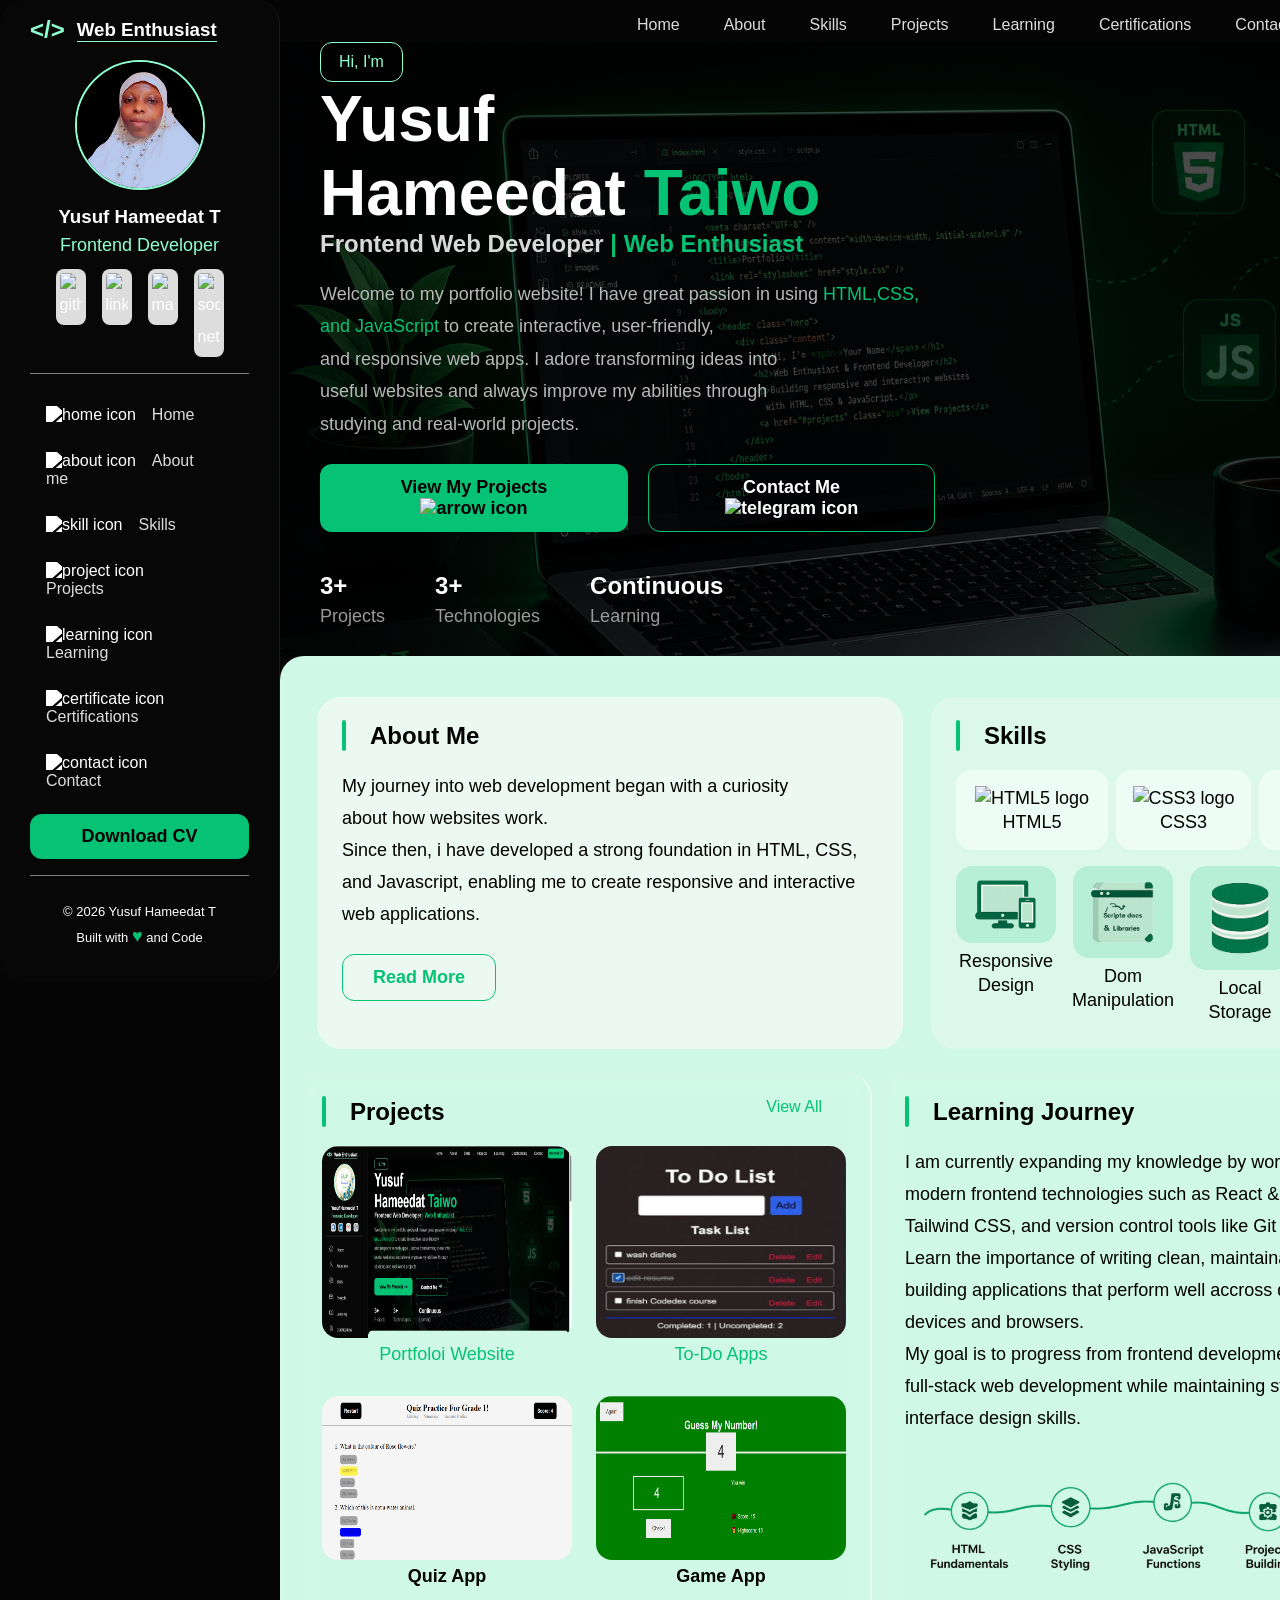
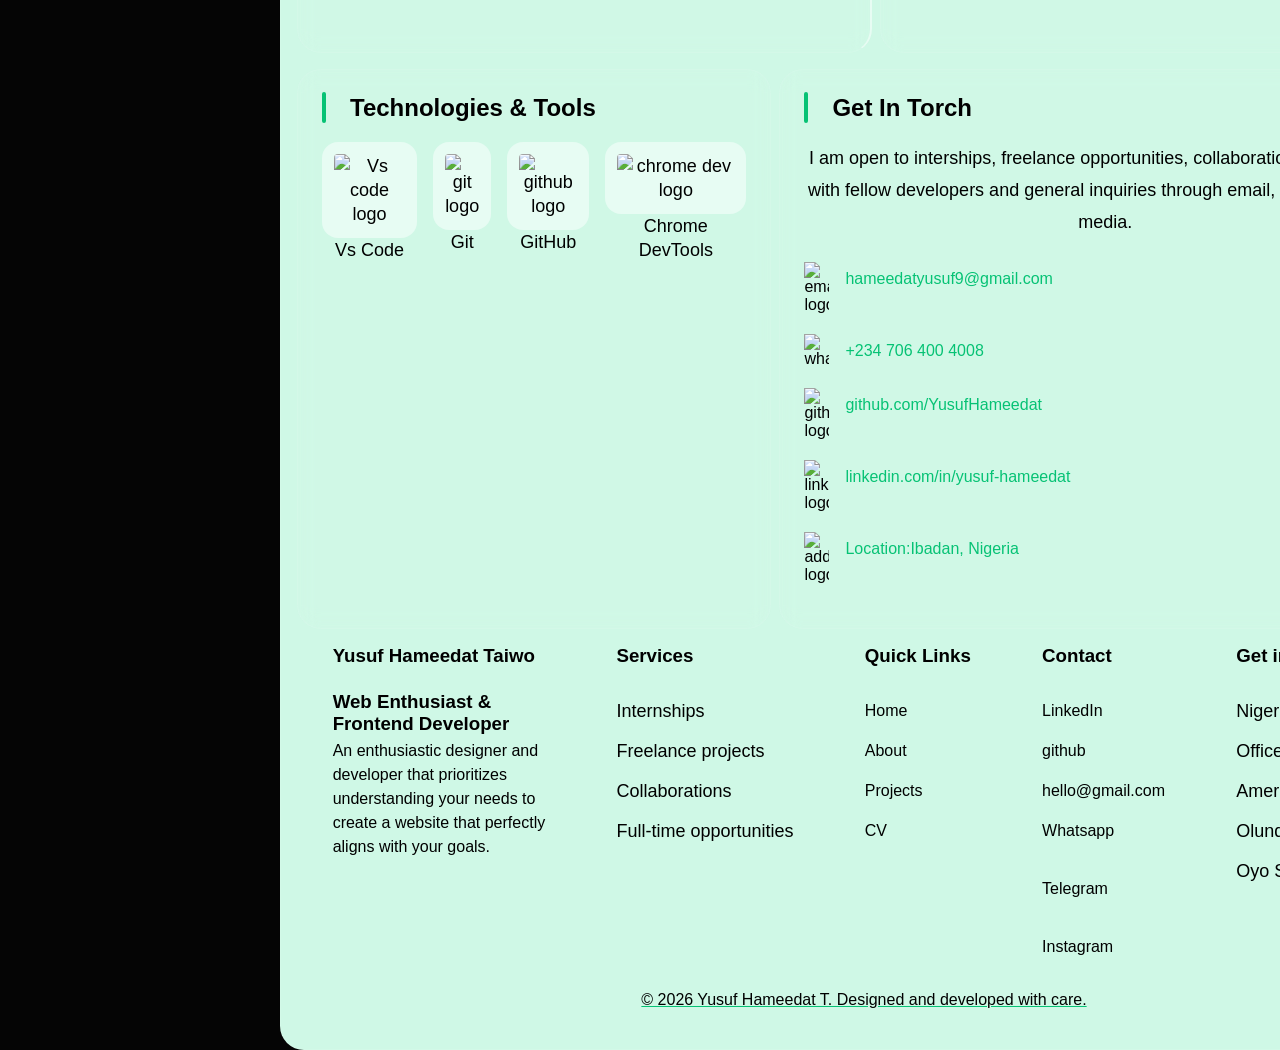
==== commit 4195dfbf: "port" ====
--- a/index.html
+++ b/index.html
@@ -17,7 +17,7 @@
             </div>
 
             <div class="profile">
-                <img src="/./asset/image/profile.jpg" alt="profile image" id="prof-img">
+                <img src="/./asset/image/profilePic.png" alt="profile image" id="prof-img">
                 <h3>Yusuf Hameedat T</h3>
                 <p>Frontend Developer</p>
                 <div class="prof-logo">
@@ -36,42 +36,41 @@
                 <nav>
                     <div class="nav-logo">
                         <a href="/././index.html">
-                        <img src="https://cdn-icons-png.flaticon.com/128/1946/1946488.png" alt="">
-                        <!-- <img src="https://cdn-icons-png.flaticon.com/128/5996/5996362.png" alt=""> -->
-                        Home</a>
+                        <img src="https://cdn-icons-png.flaticon.com/128/1946/1946488.png" 
+                        alt="home icon">Home</a>
                     </div>
                     <div class="nav-logo">
                         <a href="#about">
-                        <img src="https://cdn-icons-png.flaticon.com/128/10758/10758751.png" alt="">
-                        About me</a>
+                        <img src="https://cdn-icons-png.flaticon.com/128/10758/10758751.png" 
+                        alt="about icon">About me</a>
                     </div>
                     <div class="nav-logo">
                         <a href="#skill">
-                        <img src="https://cdn-icons-png.flaticon.com/128/1447/1447744.png" alt="">
-                        Skills</a>
+                        <img src="https://cdn-icons-png.flaticon.com/128/1447/1447744.png" 
+                        alt="skill icon">Skills</a>
                     </div>
                     <div class="nav-logo">
                         <a href="#profect">
-                        <img src="https://cdn-icons-png.flaticon.com/128/10216/10216292.png" alt="">
-                        Projects</a>
+                        <img src="https://cdn-icons-png.flaticon.com/128/10216/10216292.png" 
+                        alt="project icon">Projects</a>
                     </div>
                     <div class="nav-logo">
                         <a href="#learn">
-                        <img src="https://cdn-icons-png.flaticon.com/128/864/864685.png" alt="">
-                        Learning</a>
+                        <img src="https://cdn-icons-png.flaticon.com/128/864/864685.png" 
+                        alt="learning icon">Learning</a>
                     </div>
                     <div class="nav-logo">
                         <a href="#">
-                        <img src="https://cdn-icons-png.flaticon.com/128/3172/3172183.png" alt="">
-                        Certifications</a>
+                        <img src="https://cdn-icons-png.flaticon.com/128/3172/3172183.png" 
+                        alt="certificate icon">Certifications</a>
                     </div>
                     <div class="nav-logo">
                         <a href="#contact">
-                        <img src="https://cdn-icons-png.flaticon.com/128/3894/3894024.png" alt="">
-                        Contact</a>
+                        <img src="https://cdn-icons-png.flaticon.com/128/3894/3894024.png" 
+                        alt="contact icon">Contact</a>
                     </div>
                 </nav>
-                <button class="btn cv">Download CV</button>
+                <button class="btn cv" id="cvBtn">Download CV</button>
             </div>
 
             <div class="copyright">
@@ -90,7 +89,7 @@
                 <a href="#learn">Learning</a>
                 <a href="#">Certifications</a>
                 <a href="#contact">Contact</a>
-                <button class="btn-nav">Download CV</button>
+                <button class="btn-nav" id="nav-cvBtn">Download CV</button>
             </nav>
         </header>
 
@@ -111,7 +110,7 @@
                         <button id="viewBtn" class="btn view">View My Projects 
                             <img src="https://cdn-icons-png.flaticon.com/128/271/271226.png" 
                             alt="arrow icon" height="30%" width="20px"></button>
-                        <button class="btn contact">Contact Me
+                        <button id="contactBtn" class="btn contact">Contact Me
                             <img src="https://cdn-icons-png.flaticon.com/128/15458/15458587.png" 
                             alt="telegram icon" height="60%" width="30px"></button>
                     </div>
@@ -168,7 +167,7 @@
                         <div class="skill-img2">
                             <div class="skill-label">
                                 <p><img src="/./asset/image/responsive.png" 
-                                    alt="Resp design logo" id="skill-logo">Responsive Design</p>
+                                    alt="Responsive design logo" id="skill-logo">Responsive Design</p>
                             </div>
                             <div class="skill-label">
                                 <p><img src="/./asset/image/dom.png" alt="Dom logo" id="skill-logo" 
@@ -198,7 +197,7 @@
                     <div class="projects">
                         <div class="proj1">
                             <div class="proj-img">
-                                <img src="/./asset/image/myPortfolio.png" alt="">
+                                <img src="/./asset/image/myPortfolio.png" alt="portfolio design">
                                 <p>Portfoloi Website</p>
                             </div>
                             <div class="proj-img">
@@ -263,22 +262,23 @@
                     <div class="cont">
                         <img src="https://cdn-icons-png.flaticon.com/128/646/646094.png" 
                         alt="email logo" id="contact-logo">
-                        <a href="">hameedatyusuf9@gmail.com</a>
+                        <a href="mailto:hameedatyusuf@gmail.com">hameedatyusuf9@gmail.com</a>
                     </div>
                     <div class="cont">
                         <img src="https://cdn-icons-png.flaticon.com/128/13965/13965328.png" 
                         alt="whatsapp" id="contact-logo">
-                        <a href="">+234 706 400 4008</a>
+                        <a href="https://wa.me/07064004008">+234 706 400 4008</a>
                     </div>
                     <div class="cont">
                         <img src="https://images.seeklogo.com/logo-png/27/2/github-logo-png_seeklogo-273183.png" 
                         alt="github logo" id="contact-logo">
-                        <a href="">GitHub:github.com/</a>
+                        <a href="https://github.com/YusufHameedat/">github.com/YusufHameedat</a>
                     </div>
                     <div class="cont">
                         <img src="https://cdn-icons-png.flaticon.com/128/3128/3128219.png" 
                         alt="linkedin logo" id="contact-logo">
-                        <a href="">LinkedIn: linkedin.com/in/</a>
+                        <a href="https://www.linkedin.com/in/yusuf-hameedat-006724223">
+                            linkedin.com/in/yusuf-hameedat</a>
                     </div>
                     <div class="cont">
                         <img src="https://cdn-icons-png.flaticon.com/128/2838/2838912.png" 
@@ -287,24 +287,52 @@
                     </div>
                 </section>
             </div>
-            <footer>
-                <p>Yusuf Hameedat Taiwo</p>
-                <p>Web Enthusiast & Frontend Developer</p>
-                <p>I am available for freelance projects, collaborations, and full-time opportunities.</p>
-                <div class="foot-link">
-                    <a href="#">hello@gmail.com</a><span id="foot-span"></span>
-                    <a href="#">LinkedIn</a><span id="foot-span"></span>
-                    <a href="#">github</a><span id="foot-span"></span>
-                    <a href="#">Varcel</a><br>
-                    <a href="#">Home</a><span id="foot-span"></span>
-                    <a href="#">About</a><span id="foot-span"></span>
-                    <a href="#">Projects</a><span id="foot-span"></span>
-                    <a href="#">Contact</a>
-                </div>
-                <p>&copy; 2026 Yusuf Hameedat T. Designed and developed with care.</p>
-            </footer>
-        </div>
-           
+
+        <footer>
+            <div class="footer">
+                <div>
+                    <h3>Yusuf Hameedat Taiwo</h3>
+                    <h3><div>Web Enthusiast & <br>Frontend Developer</div></h3>
+                    <p><div id="footp">
+                        An enthusiastic designer and <br>developer that prioritizes <br>understanding your
+                        needs to<br> create a website that perfectly <br>aligns with your goals.</div>
+                    </p>
+                </div>
+                <div>
+                    <h3>Services</h3>
+                    <p>Internships</p>
+                    <p>Freelance projects</p>
+                    <p>Collaborations</p>
+                    <p>Full-time opportunities</p>
+                </div>
+                <div id="quil">
+                    <h3>Quick Links</h3>
+                    <a href="#">Home</a>
+                    <a href="#about">About</a>
+                    <a href="#project">Projects</a>
+                    <a href="/./asset/CV/hameedatCV.pdf">CV</a>
+                </div>
+                <div id="con">
+                    <h3>Contact</h3>
+                    <a href="https://www.linkedin.com/in/yusuf-hameedat-006724223">LinkedIn</a>
+                    <a href="https://github.com/YusufHameedat/">github</a>
+                    <a href="mailto:hameedatyusuf@gmail.com">hello@gmail.com</a>
+                    <a href="https://wa.me/07064004008">Whatsapp</a><br>
+                    <a href="https://t.me/@TaiwoKennyt">Telegram</a><br>
+                    <a href="https://www.instagram.com/hameedatyusu9">Instagram</a>
+                </div>
+                    <div>
+                        <h3>Get in Touch</h3>
+                        <p>Nigeria<br>Office: No 75, <br>Amere Oke-eleshin,<br>Olunde, Ibadan. 
+                            <br> Oyo State.</p>
+                    </div>
+                </div>
+                <div class="foot-copyright">
+                    &copy; 2026 Yusuf Hameedat T. Designed and developed with care.<br>
+                    <span id="foot"></span>
+                </div>
+        </footer>
+        </div>   
         </main>
     </div>
         </aside>
--- a/asset/style.css
+++ b/asset/style.css
@@ -61,7 +61,7 @@
     width: 130px;
     height: 130px;
     border-radius: 50%;
-    border: 3px solid var(--emerald-light);
+    border: 2px solid var(--emerald-light);
     object-fit: cover;
 }
 .profile p {
@@ -119,6 +119,57 @@
     color: var(--emerald);
 }
 
+.nav p {
+    margin-top: 12px;
+    font-weight: bolder;
+    font-size: xx-large;
+    color: white;
+}
+
+.cv {
+    width: 100%;
+    margin-top: 16px;
+    padding: 14px;
+    background: var(--emerald);
+    color: black;
+    border: none;
+    border-radius: 12px;
+    font-weight: 600;
+}
+.cv:hover {
+    background-color: #06c2749d;
+    color: var(--emerald-light);
+}
+
+.copyright {
+    margin-top: 24px;
+    margin-bottom: 32px;
+}
+.copyright p {
+    text-align: center;
+    font-weight: lighter;
+    font-size: small;
+    line-height: 24px;
+}
+#love {
+    color: var(--emerald);
+    font-size: large;
+}
+
+/* the whole page */
+.menu {
+    position: relative;
+}
+/* header */
+.nav {
+    flex-direction: row;
+    justify-content: end;
+}
+.nav a:hover {
+    text-decoration: solid underline;
+    background: none;
+}
+
 .btn-nav {
     background-color: var(--emerald);
     padding: 8px;
@@ -126,54 +177,10 @@
     border-radius: 8px;
     margin-right: 16px;
 }
-
-.nav p {
-    margin-top: 12px;
-    font-weight: bolder;
-    font-size: xx-large;
-    color: white;
-}
-
-.cv {
-    width: 100%;
-    margin-top: 16px;
-    padding: 14px;
-    background: var(--emerald);
-    color: black;
-    border: none;
-    border-radius: 12px;
-    font-weight: 600;
-    /* cursor: pointer; */
-}
-.copyright {
-    margin-top: 24px;
-    margin-bottom: 32px;
-}
-.copyright p {
-    text-align: center;
-    font-weight: lighter;
-    font-size: small;
-    line-height: 24px;
-}
-#love {
-    color: var(--emerald);
-    font-size: large;
-}
-
-/* the whole page */
-.menu {
-    position: relative;
-}
-/* header */
-.nav {
-    flex-direction: row;
-    justify-content: end;
-}
-.nav a:hover {
-    text-decoration: solid underline;
-    background: none;
-}
-
+.btn-nav:hover {
+    background-color: #06c2749d;
+    color: var(--emerald-light);
+}
 /* paragraph */
 p {
     line-height: 24px;
@@ -237,10 +244,17 @@
     color: black;
     border: none;
 }
+.view:hover {
+    background-color: #06c2749d;
+    color: white;
+}
 .contact {
     background: transparent;
     border: 1px solid var(--emerald) ;
     color: white;
+}
+.contact:hover {
+    color: var(--emerald-light);
 }
 
 .status {
@@ -307,6 +321,9 @@
     color: var(--emerald);
     margin-top: 24px;
 }
+.read-more:hover {
+    color: black;
+}
 
 .about, .skills {
     background: #faf9f9a2;
@@ -355,6 +372,9 @@
     text-decoration: none;
     margin-right: 24px;
 }
+.project-view a:hover {
+    color: black;
+}
 
 .proj1, .proj2 {
     display: flex;
@@ -429,32 +449,47 @@
     color: var(--emerald);
     margin-top: 8px;
 }
+.cont a:hover {
+    color: black;
+}
 /* Footer */
-footer {
-    margin-left: 24px;
-}
-
-footer p {
-    font-size: small;
-    font-weight: lighter;
+.footer {
+    display: flex;
+    justify-content: space-around;
+}
+
+#quil a, #con a {
+    display: block;
+    text-decoration: none;
+    color: black;
     line-height: 40px;
 }
-
-.foot-link a {
-    text-decoration: none;
-    color: black;
-    font-size: small;
-    font-weight: lighter;
+#quil a:hover, #con a:hover {
+    text-decoration: underline;
+}
+
+.footer h3 {
+    color: black;
+    margin-bottom: 24px;
+}
+
+#footp {
+    line-height: 24px;
+    margin-top: -20px;
+}
+.footer p {
     line-height: 40px;
-    margin-right: 16px;
-}
-
-#foot-span {
-    border: 1px solid var(--emerald);
-    border-radius: 8px;
-    margin-right: 8px;
-}
-
-
-
-
+}
+
+.foot-copyright {
+    text-align: center;
+    margin: 24px 0;
+    text-decoration: underline var(--emerald);
+}
+
+
+
+
+
+
+
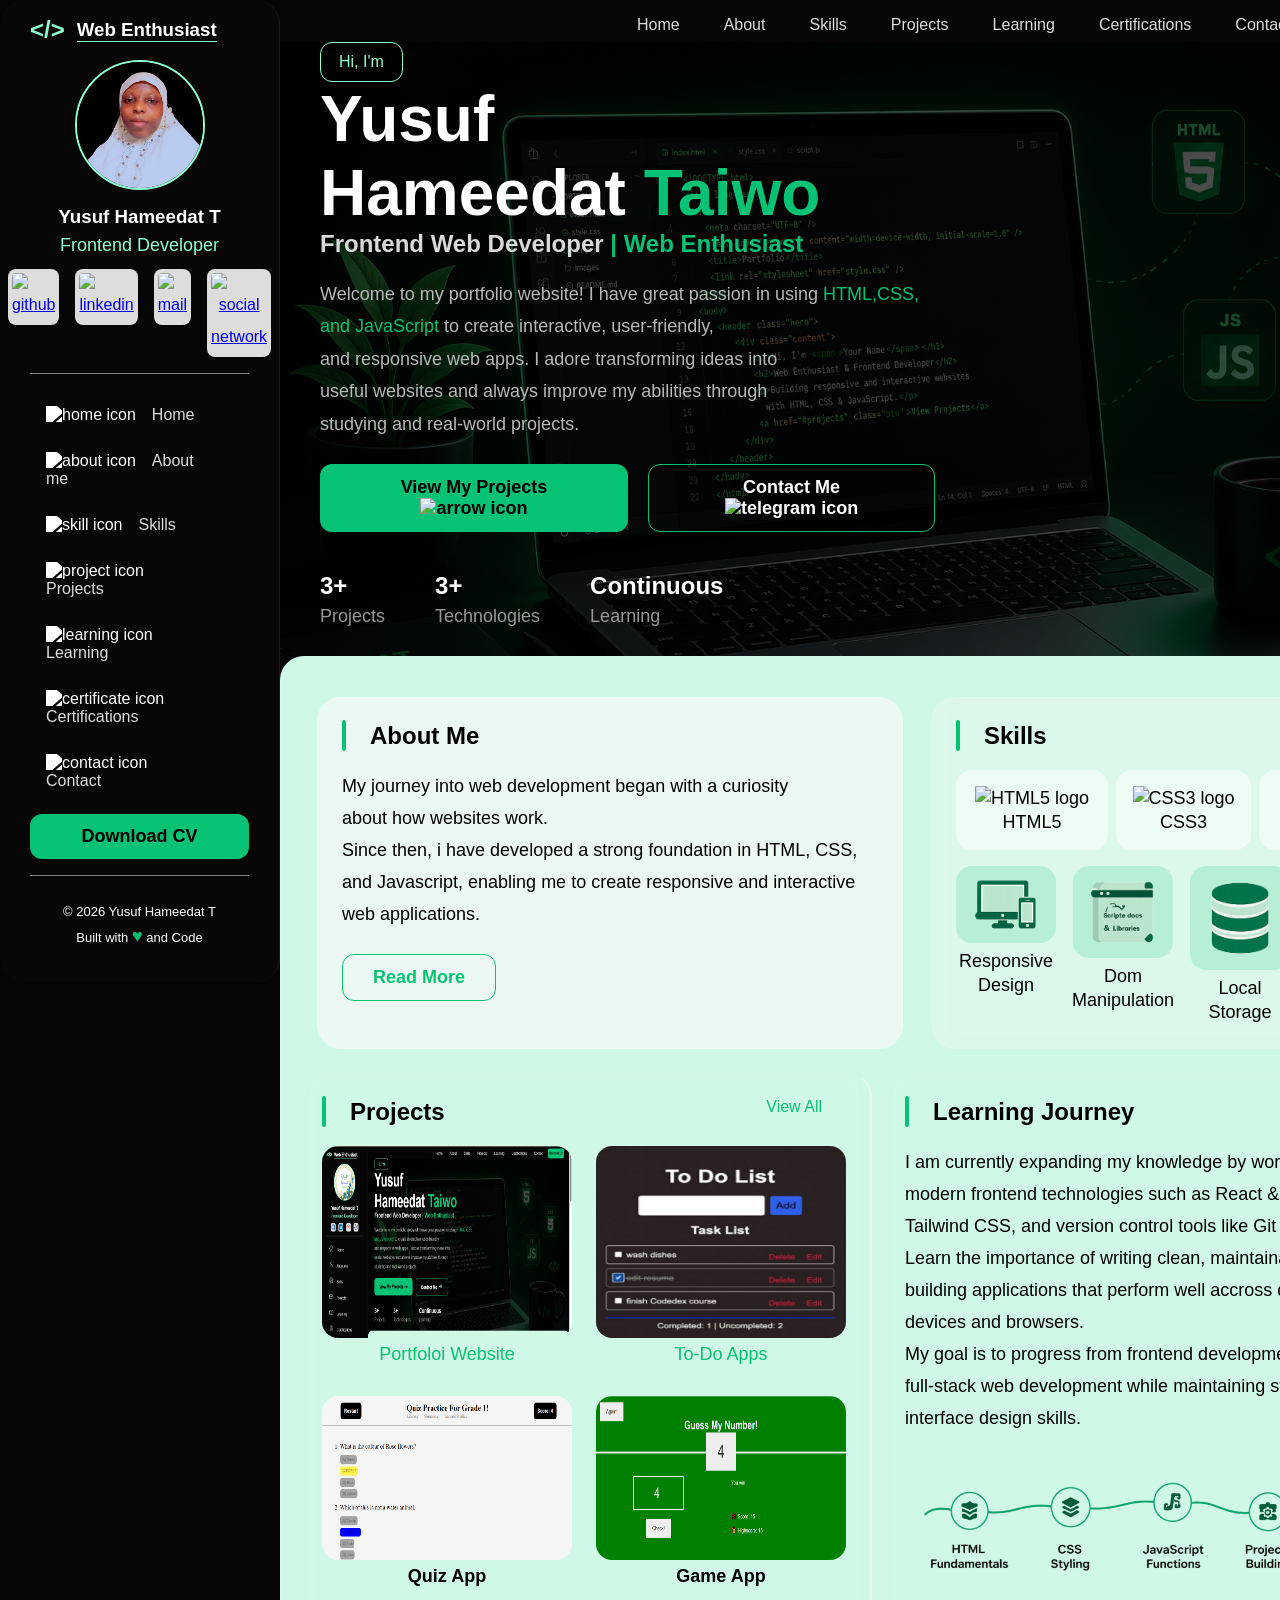
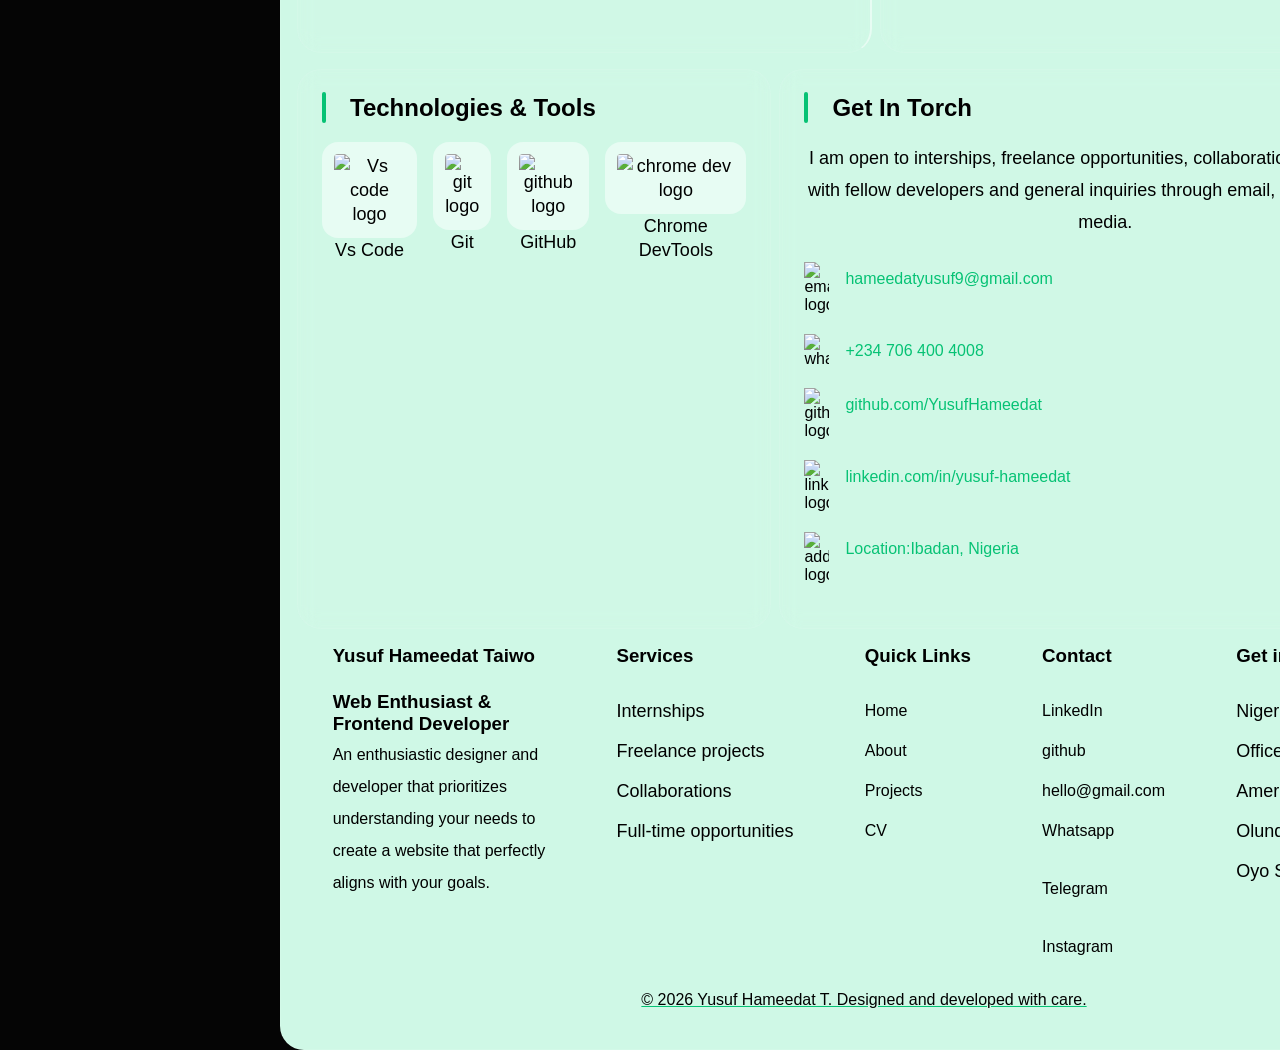
==== commit f24e4935: "port" ====
--- a/index.html
+++ b/index.html
@@ -3,6 +3,7 @@
 <head>
     <meta charset="UTF-8">
     <meta name="viewport" content="width=device-width, initial-scale=1.0">
+    <link rel="shortcut icon" href="/asset/image/profilePic.png" type="image/x-icon">
     <title>My Portfolio</title>
     <link rel="stylesheet" href="./asset/style.css">
 </head>
@@ -12,23 +13,27 @@
 
         <aside class="sidemenu">
             <div class="logo">
-                <h2>&lt;/&gt;</h2>
-                <h3>Web Enthusiast</h3>
-            </div>
-
-            <div class="profile">
+                <h2 class="tracking-in-expand-fwd-top">&lt;/&gt;</h2>
+                <h3 class="tracking-in-expand-fwd-top">Web Enthusiast</h3>
+            </div>
+
+            <div class="profile tracking-in-expand-fwd-bottom">
                 <img src="/./asset/image/profilePic.png" alt="profile image" id="prof-img">
                 <h3>Yusuf Hameedat T</h3>
                 <p>Frontend Developer</p>
                 <div class="prof-logo">
-                    <img src="https://cdn-icons-png.flaticon.com/128/270/270798.png" 
-                    alt="github" id="prof-logo">
-                    <img src="https://cdn-icons-png.flaticon.com/128/3536/3536505.png" 
-                    alt="linkedin" id="prof-logo">
-                    <img src="https://cdn-icons-png.flaticon.com/128/732/732200.png" 
-                    alt="mail" id="prof-logo">
-                    <img src="https://cdn-icons-png.flaticon.com/128/11531/11531327.png" 
-                    alt="social network" id="prof-logo">
+                    <a href="https://github.com/YusufHameedat/">
+                        <img src="https://cdn-icons-png.flaticon.com/128/270/270798.png" 
+                    alt="github" id="prof-logo"></a>
+                    <a href="https://www.linkedin.com/in/yusuf-hameedat-006724223">
+                        <img src="https://cdn-icons-png.flaticon.com/128/3536/3536505.png" 
+                    alt="linkedin" id="prof-logo"></a>
+                   <a href="mailto:hameedatyusuf@gmail.com">
+                        <img src="https://cdn-icons-png.flaticon.com/128/732/732200.png" 
+                    alt="mail" id="prof-logo"></a>
+                    <a href="https://www.instagram.com/hameedatyusu9">
+                        <img src="https://cdn-icons-png.flaticon.com/128/11531/11531327.png" 
+                    alt="social network" id="prof-logo"></a>
                 </div>
             </div>
 
@@ -70,7 +75,7 @@
                         alt="contact icon">Contact</a>
                     </div>
                 </nav>
-                <button class="btn cv" id="cvBtn">Download CV</button>
+                <button class="btn cv vibrate-2" id="cvBtn">Download CV</button>
             </div>
 
             <div class="copyright">
@@ -89,25 +94,25 @@
                 <a href="#learn">Learning</a>
                 <a href="#">Certifications</a>
                 <a href="#contact">Contact</a>
-                <button class="btn-nav" id="nav-cvBtn">Download CV</button>
+                <button class="btn-nav vibrate-2" id="nav-cvBtn">Download CV</button>
             </nav>
         </header>
 
         <main >
-            <section class="hero">
+            <section class="hero kenburns-top">
                 <div class="hero-sec">
-                    <span class="hi">Hi, I'm</span>
-                    <h1>Yusuf</h1>
-                    <h1>Hameedat <span id="name">Taiwo</span></h1>
-                    <h2>Frontend  Web Developer <span id="name">| Web Enthusiast</span></h2>
-                    <p>Welcome to my portfolio website! I have great passion in using <span id="name">
+                    <span class="hi shake-lr">Hi, I'm</span>
+                    <h1 class="tracking-in-expand-fwd-top">Yusuf</h1>
+                    <h1 class="tracking-in-contract-bck">Hameedat <span id="name">Taiwo</span></h1>
+                    <h2 class="tracking-in-expand-fwd-bottom">Frontend  Web Developer <span id="name">| Web Enthusiast</span></h2>
+                    <p class="tracking-in-expand-fwd-bottom">Welcome to my portfolio website! I have great passion in using <span id="name">
                         HTML,CSS, and JavaScript </span>to create interactive, user-friendly,<br> and 
                         responsive web apps. I adore transforming ideas into <br>useful websites and 
                         always improve my abilities through <br>studying and real-world projects.
                     </p>
 
                     <div class="hero-btn">
-                        <button id="viewBtn" class="btn view">View My Projects 
+                        <button id="viewBtn" class="btn view vibrate-2">View My Projects 
                             <img src="https://cdn-icons-png.flaticon.com/128/271/271226.png" 
                             alt="arrow icon" height="30%" width="20px"></button>
                         <button id="contactBtn" class="btn contact">Contact Me
@@ -138,16 +143,16 @@
 <!-- about -->
             <div class="div-section">
                 <section class="sec about" id="about"> 
-                    <h2><span class="stroke"></span>About Me</h2>
+                    <h2 class="tracking-in-expand-fwd-top"><span class="stroke"></span>About Me</h2>
                     <p>My journey into web development began with a curiosity <br>about 
                         how websites work.<br> Since then, i have developed a strong foundation
                         in HTML, CSS, and Javascript, enabling me to create responsive and 
                         interactive web applications.</p>
-                    <button class="btn read-more">Read More</button>
+                    <button class="btn read-more vibrate-2">Read More</button>
                 </section>
 <!-- skill -->
                 <section class="sec skills" id="skill">
-                    <h2><span class="stroke"></span>Skills</h2>
+                    <h2 class="tracking-in-expand-fwd-top"><span class="stroke"></span>Skills</h2>
 
                     <div class="skill">
                         <div class="skill-img">
@@ -190,8 +195,8 @@
 
                 <section class="sec project" id="project">
                     <div class="project-view">
-                        <h2><span class="stroke"></span>Projects</h2>
-                        <a href="/./asset/pages/project.html">View All</a>
+                        <h2 class="tracking-in-expand-fwd-top"><span class="stroke"></span>Projects</h2>
+                        <a class="blink-2" href="/./asset/pages/project.html">View All</a>
                     </div>
 
                     <div class="projects">
@@ -219,7 +224,7 @@
                 </section>
 <!-- learning journey -->
                 <section class="sec journey" id="learn">
-                    <h2><span class="stroke"></span>Learning Journey</h2>
+                    <h2 class="tracking-in-expand-fwd-top"><span class="stroke"></span>Learning Journey</h2>
                     <p>I am currently expanding my knowledge by working with <br>modern frontend
                          technologies such as React & APIs, <br>Tailwind CSS, and version control tools like 
                          Git and GitHub. <br>Learn the importance of writing clean, maintainable code 
@@ -233,7 +238,7 @@
             <div class="div-section">
 <!-- technology & tools -->
                 <section class="sec tools">
-                    <h2><span class="stroke"></span>Technologies & Tools</h2>
+                    <h2 class="tracking-in-expand-fwd-top"><span class="stroke"></span>Technologies & Tools</h2>
                     <div class="techtool">
                         <div class="tool-label">
                             <p><img src="https://cdn-icons-png.flaticon.com/128/15713/15713436.png" 
@@ -256,7 +261,7 @@
                 </section>
 <!-- contact -->
                 <section class="sec contact2" id="contact">
-                    <h2><span class="stroke"></span>Get In Torch</h2>
+                    <h2 class="tracking-in-expand-fwd-top"><span class="stroke"></span>Get In Torch</h2>
                     <p>I am open to interships, freelance opportunities, collaborations, networking
                          with fellow developers and general inquiries through email, phone or social media.</p>
                     <div class="cont">
@@ -337,6 +342,6 @@
     </div>
         </aside>
 <!-- <img src="https://cdn-icons-png.flaticon.com/128/1659/1659067.png" alt=""> -->
-        <script src="./asset/script.js"></script>
+    <script src="./asset/script.js"></script>
 </body>
 </html>
--- a/asset/style.css
+++ b/asset/style.css
@@ -1,495 +1,1002 @@
 :root {
-    --bg:#050505;
-    --card:#0d0d0d;
-    --emerald:#06c274;
-    --emerald-light:#8fffd1;
-    --text:#ffffff;
-    --gray:#b8b8b8;
-    --bglogo: rgba(255, 255, 255, 0.486);
+  --bg: #050505;
+  --card: #0d0d0d;
+  --emerald: #06c274;
+  --emerald-light: #8fffd1;
+  --text: #ffffff;
+  --gray: #b8b8b8;
+  --bglogo: rgba(255, 255, 255, 0.486);
 }
 
 * {
-    margin: 0;
-    padding: 0;
-    box-sizing: border-box;
-    font-family: 'Inter',sans-serif;
+  margin: 0;
+  padding: 0;
+  box-sizing: border-box;
+  font-family: "Inter", sans-serif;
 }
 
 body {
-    background: var(--bg);
-    color: var(--text);
+  background: var(--bg);
+  color: var(--text);
 }
 
 .container {
-    display: grid;
-    grid-template-columns: 280px 1fr;
-    min-height: 100vh;
+  display: grid;
+  grid-template-columns: 280px 1fr;
+  min-height: 100vh;
 }
 /* side menu */
 .sidemenu {
-    /* position: absolute; */
-    background: #070707;
-    border-right: 1px solid rgba(255,255,255,.08);
-    border-radius: 24px;
-    padding-top: 16px;
-    padding: 0 30px;
-    position: sticky;
-    top: 0;
-    height: fit-content;
+  /* position: absolute; */
+  background: #070707;
+  border-right: 1px solid rgba(255, 255, 255, 0.08);
+  border-radius: 24px;
+  /* padding-top: 16px; */
+  padding: 0 30px;
+  position: sticky;
+  top: 0;
+  height: fit-content;
 }
 
 .logo {
+  display: flex;
+  align-items: center;
+  gap: 12px;
+  margin: 16px 0;
+}
+.logo h2 {
+  color: var(--emerald-light);
+}
+.logo h3 {
+  border-bottom: 0.5px solid var(--emerald-light);
+}
+
+.profile {
+  text-align: center;
+  padding-bottom: 16px;
+  line-height: 32px;
+  border-bottom: 1px solid var(--bglogo);
+}
+#prof-img {
+  width: 130px;
+  height: 130px;
+  border-radius: 50%;
+  border: 2px solid var(--emerald-light);
+  object-fit: cover;
+}
+.profile p {
+  color: var(--emerald-light);
+}
+
+.prof-logo {
+  display: flex;
+  gap: 1rem;
+  margin-top: 12px;
+  justify-content: center;
+}
+.prof-logo img {
+  width: 30px;
+  height: 70%;
+}
+#prof-logo {
+  background-color: #ddd;
+  padding: 4px;
+  border-radius: 8px;
+}
+
+/* navigation */
+.navigate {
+  border-bottom: 1px solid var(--bglogo);
+  padding: 16px 0;
+}
+
+.nav-logo {
+  display: flex;
+}
+.nav-logo img {
+  margin-right: 16px;
+  height: 75%;
+  width: 25px;
+  filter: brightness(0) invert(1);
+}
+
+nav {
+  display: flex;
+  flex-direction: column;
+  gap: 12px;
+  margin-top: 8px;
+  margin-right: 16px;
+}
+nav a {
+  text-decoration: none;
+  color: #ddd;
+  padding: 8px 16px;
+  border-radius: 10px;
+  transition: 0.3s;
+}
+nav a:hover {
+  background: rgba(0, 208, 132, 0.15);
+  color: var(--emerald);
+}
+
+.cv {
+  width: 100%;
+  margin-top: 16px;
+  padding: 14px;
+  background: var(--emerald);
+  color: black;
+  border: none;
+  border-radius: 12px;
+  font-weight: 600;
+}
+.cv:hover {
+  background-color: #06c2749d;
+  color: var(--emerald-light);
+}
+
+.copyright {
+  margin-top: 24px;
+  margin-bottom: 32px;
+}
+.copyright p {
+  text-align: center;
+  font-weight: lighter;
+  font-size: small;
+  line-height: 24px;
+}
+#love {
+  color: var(--emerald);
+  font-size: large;
+}
+
+/* the whole page */
+.menu {
+  position: relative;
+}
+/* header */
+.nav {
+  flex-direction: row;
+  justify-content: end;
+}
+.nav a:hover {
+  text-decoration: solid underline;
+  background: none;
+}
+
+.btn-nav {
+  background-color: var(--emerald);
+  padding: 8px;
+  border: none;
+  border-radius: 8px;
+  margin-right: 16px;
+}
+.btn-nav:hover {
+  background-color: #06c2749d;
+  color: var(--emerald-light);
+}
+/* paragraph */
+p {
+  line-height: 24px;
+  font-weight: 500;
+  font-size: large;
+}
+
+/* main */
+.hero {
+  display: grid;
+  grid-template-columns: 1.2fr 1fr;
+  align-items: center;
+  /* gap: 50px; */
+  padding-bottom: 24px;
+  padding-left: 40px;
+  background:
+    linear-gradient(rgba(0, 0, 0, 0.7), rgba(0, 0, 0, 0.7)),
+    url("./image/bghero.png");
+  background-size: cover;
+  background-repeat: no-repeat;
+}
+
+.hi {
+  display: inline-block;
+  padding: 10px 18px;
+  border: 1px solid var(--emerald-light);
+  border-radius: 12px;
+  color: var(--emerald-light);
+}
+
+.hero h1 {
+  font-size: 4rem;
+  max-width: 20px 0;
+}
+#name {
+  color: var(--emerald);
+}
+.hero h2 {
+  color: #d9d9d9;
+  margin-bottom: 20px;
+}
+.hero p {
+  color: var(--gray);
+  max-width: 600px;
+  line-height: 1.8;
+}
+.hero-btn {
+  display: flex;
+  gap: 20px;
+  margin-top: 24px;
+}
+.btn {
+  padding: 12px 30px;
+  border-radius: 12px;
+  cursor: pointer;
+  font-size: 1rem;
+  font-weight: bold;
+  font-size: large;
+}
+.view {
+  background: var(--emerald);
+  color: black;
+  border: none;
+}
+.view:hover {
+  background-color: #06c2749d;
+  color: white;
+}
+.contact {
+  background: transparent;
+  border: 1px solid var(--emerald);
+  color: white;
+}
+.contact:hover {
+  color: var(--emerald-light);
+}
+
+.status {
+  display: flex;
+  gap: 50px;
+  margin-top: 40px;
+  color: white;
+}
+.status h3 {
+  /* color: var(--emerald);*/
+  font-size: 1.5rem;
+}
+.status p {
+  color: #999;
+}
+
+/* .hero-image {
+    width: 100%;
+    filter: drop-shadow(0 0 30px rgba(0,208,132,.3));
+} */
+
+/* lower section */
+.lower-section {
+  background: #cff8e6;
+  color: black;
+  backdrop-filter: blur(10px);
+  border: 1px solid rgb(255, 255, 255, 0.08);
+  border-radius: 24px;
+  padding: 16px;
+}
+
+.div-section {
+  display: flex;
+  flex-direction: row;
+  justify-content: space-around;
+  gap: 0.5rem;
+}
+/* class name sec */
+.sec {
+  background: rgb(255, 255, 255, 0.03);
+  backdrop-filter: blur(10px);
+  border: 1px solid rgb(255, 255, 255, 0.08);
+  border-radius: 24px;
+  padding: 24px;
+  margin-bottom: 16px;
+}
+.sec h2 {
+  color: black;
+  margin-bottom: 20px;
+}
+.journey p,
+.about p,
+.contact2 p {
+  line-height: 32px;
+}
+/* stroke */
+.stroke {
+  border: 2px solid var(--emerald);
+  margin-right: 24px;
+  border-radius: 8px;
+}
+
+.read-more {
+  background: transparent;
+  border: 1px solid var(--emerald);
+  color: var(--emerald);
+  margin-top: 24px;
+}
+.read-more:hover {
+  color: black;
+}
+
+.about,
+.skills {
+  background: #faf9f9a2;
+  padding: 24px;
+  margin: 24px 0;
+  margin-left: 20px;
+}
+/* skills */
+.skills {
+  background-color: #faf9f94d;
+}
+.skill-img {
+  display: flex;
+  gap: 0.5rem;
+}
+
+.skill-logo img {
+  width: 60px;
+  height: 60%;
+}
+.skill-logo {
+  background-color: var(--bglogo);
+  border-radius: 16px;
+  text-align: center;
+  padding: 16px 12px;
+}
+
+#skill-logo {
+  background-color: #06c2742d;
+  border-radius: 16px;
+  width: 100px;
+  height: 50%;
+  padding: 12px 16px;
+  margin-top: 16px;
+}
+.skill-label {
+  text-align: center;
+}
+/* projects */
+.project-view {
+  display: flex;
+  justify-content: space-between;
+}
+.project-view a {
+  color: var(--emerald);
+  text-decoration: none;
+  margin-right: 24px;
+}
+.project-view a:hover {
+  color: black;
+}
+
+.proj1,
+.proj2 {
+  display: flex;
+  gap: 1.5rem;
+}
+
+#game {
+  color: black;
+  line-height: 24px;
+  font-weight: 600;
+  font-size: large;
+}
+.proj-img p {
+  text-align: center;
+  color: var(--emerald);
+}
+.proj-img img {
+  height: 70%;
+  width: 250px;
+  border-radius: 16px;
+}
+.proj2 img {
+  height: 130%;
+  width: 250px;
+  border-radius: 16px;
+  margin-top: -24px;
+}
+
+/* tech & tools and learning journey*/
+.sec.project,
+.sec.journey {
+  border-right: 2px solid var(--bglogo);
+}
+
+.sec.journey img {
+  margin-top: 24px;
+}
+
+.techtool,
+.skill-img2 {
+  display: flex;
+  gap: 1rem;
+}
+
+#tool-logo {
+  background-color: var(--bglogo);
+  border-radius: 16px;
+  width: 100px;
+  height: 70%;
+  padding: 12px;
+}
+.tool-label {
+  text-align: center;
+}
+
+/* contact */
+.sec.contact2 p {
+  text-align: center;
+  margin-bottom: 24px;
+}
+
+#contact-logo {
+  width: 25px;
+  height: 25%;
+}
+
+.cont {
+  display: flex;
+  gap: 1rem;
+  margin-bottom: 20px;
+}
+.cont a {
+  text-decoration: none;
+  color: var(--emerald);
+  margin-top: 8px;
+}
+.cont a:hover {
+  color: black;
+}
+/* Footer */
+.footer {
+  display: flex;
+  justify-content: space-around;
+}
+
+#quil a,
+#con a {
+  display: block;
+  text-decoration: none;
+  color: black;
+  line-height: 40px;
+}
+#quil a:hover,
+#con a:hover {
+  text-decoration: underline;
+}
+
+.footer h3 {
+  color: black;
+  margin-bottom: 24px;
+}
+
+#footp {
+  line-height: 32px;
+  margin-top: -20px;
+}
+.footer p {
+  line-height: 40px;
+}
+
+.foot-copyright {
+  text-align: center;
+  margin: 24px 0;
+  text-decoration: underline var(--emerald);
+}
+
+/* touch up designs */
+.kenburns-top {
+  -webkit-animation: kenburns-top 2s ease-in;
+  animation: kenburns-top 2s ease-in;
+}
+/* ----------------------------------------------
+ * Generated by Animista on 2026-7-30 15:17:2
+ * Licensed under FreeBSD License.
+ * See http://animista.net/license for more info. 
+ * w: http://animista.net, t: @cssanimista
+ * ---------------------------------------------- */
+
+/**
+ * ----------------------------------------
+ * animation kenburns-top
+ * ----------------------------------------
+ */
+@-webkit-keyframes kenburns-top {
+  0% {
+    -webkit-transform: scale(1) translateY(0);
+    transform: scale(1) translateY(0);
+    -webkit-transform-origin: 50% 16%;
+    transform-origin: 50% 16%;
+  }
+  100% {
+    -webkit-transform: scale(1.25) translateY(-15px);
+    transform: scale(1.25) translateY(-15px);
+    -webkit-transform-origin: top;
+    transform-origin: top;
+  }
+}
+@keyframes kenburns-top {
+  0% {
+    -webkit-transform: scale(1) translateY(0);
+    transform: scale(1) translateY(0);
+    -webkit-transform-origin: 50% 16%;
+    transform-origin: 50% 16%;
+  }
+  100% {
+    -webkit-transform: scale(1.25) translateY(-15px);
+    transform: scale(1.25) translateY(-15px);
+    -webkit-transform-origin: top;
+    transform-origin: top;
+  }
+}
+
+/* text hi */
+.shake-lr {
+  -webkit-animation: shake-lr 0.7s cubic-bezier(0.455, 0.03, 0.515, 0.955) both;
+  animation: shake-lr 0.7s cubic-bezier(0.455, 0.03, 0.515, 0.955) both;
+}
+/* ----------------------------------------------
+ * Generated by Animista on 2026-7-30 14:40:7
+ * Licensed under FreeBSD License.
+ * See http://animista.net/license for more info. 
+ * w: http://animista.net, t: @cssanimista
+ * ---------------------------------------------- */
+
+/**
+ * ----------------------------------------
+ * animation shake-lr
+ * ----------------------------------------
+ */
+@-webkit-keyframes shake-lr {
+  0%,
+  100% {
+    -webkit-transform: rotate(0deg);
+    transform: rotate(0deg);
+    -webkit-transform-origin: 50% 50%;
+    transform-origin: 50% 50%;
+  }
+  10% {
+    -webkit-transform: rotate(8deg);
+    transform: rotate(8deg);
+  }
+  20%,
+  40%,
+  60% {
+    -webkit-transform: rotate(-10deg);
+    transform: rotate(-10deg);
+  }
+  30%,
+  50%,
+  70% {
+    -webkit-transform: rotate(10deg);
+    transform: rotate(10deg);
+  }
+  80% {
+    -webkit-transform: rotate(-8deg);
+    transform: rotate(-8deg);
+  }
+  90% {
+    -webkit-transform: rotate(8deg);
+    transform: rotate(8deg);
+  }
+}
+@keyframes shake-lr {
+  0%,
+  100% {
+    -webkit-transform: rotate(0deg);
+    transform: rotate(0deg);
+    -webkit-transform-origin: 50% 50%;
+    transform-origin: 50% 50%;
+  }
+  10% {
+    -webkit-transform: rotate(8deg);
+    transform: rotate(8deg);
+  }
+  20%,
+  40%,
+  60% {
+    -webkit-transform: rotate(-10deg);
+    transform: rotate(-10deg);
+  }
+  30%,
+  50%,
+  70% {
+    -webkit-transform: rotate(10deg);
+    transform: rotate(10deg);
+  }
+  80% {
+    -webkit-transform: rotate(-8deg);
+    transform: rotate(-8deg);
+  }
+  90% {
+    -webkit-transform: rotate(8deg);
+    transform: rotate(8deg);
+  }
+}
+
+/* text h1 */
+.tracking-in-expand-fwd-top {
+  -webkit-animation: tracking-in-expand-fwd-top 0.8s
+    cubic-bezier(0.215, 0.61, 0.355, 1) both;
+  animation: tracking-in-expand-fwd-top 0.8s cubic-bezier(0.215, 0.61, 0.355, 1)
+    both;
+}
+/* ----------------------------------------------
+ * Generated by Animista on 2026-7-30 14:4:26
+ * Licensed under FreeBSD License.
+ * See http://animista.net/license for more info. 
+ * w: http://animista.net, t: @cssanimista
+ * ---------------------------------------------- */
+
+/**
+ * ----------------------------------------
+ * animation tracking-in-expand-fwd-top
+ * ----------------------------------------
+ */
+@-webkit-keyframes tracking-in-expand-fwd-top {
+  0% {
+    letter-spacing: -0.5em;
+    -webkit-transform: translateZ(-700px) translateY(-500px);
+    transform: translateZ(-700px) translateY(-500px);
+    opacity: 0;
+  }
+  40% {
+    opacity: 0.6;
+  }
+  100% {
+    -webkit-transform: translateZ(0) translateY(0);
+    transform: translateZ(0) translateY(0);
+    opacity: 1;
+  }
+}
+@keyframes tracking-in-expand-fwd-top {
+  0% {
+    letter-spacing: -0.5em;
+    -webkit-transform: translateZ(-700px) translateY(-500px);
+    transform: translateZ(-700px) translateY(-500px);
+    opacity: 0;
+  }
+  40% {
+    opacity: 0.6;
+  }
+  100% {
+    -webkit-transform: translateZ(0) translateY(0);
+    transform: translateZ(0) translateY(0);
+    opacity: 1;
+  }
+}
+
+/* second h1 */
+.tracking-in-contract-bck {
+  -webkit-animation: tracking-in-contract-bck 1s
+    cubic-bezier(0.215, 0.61, 0.355, 1) both;
+  animation: tracking-in-contract-bck 1s cubic-bezier(0.215, 0.61, 0.355, 1)
+    both;
+}
+/* ----------------------------------------------
+ * Generated by Animista on 2026-7-30 13:50:17
+ * Licensed under FreeBSD License.
+ * See http://animista.net/license for more info. 
+ * w: http://animista.net, t: @cssanimista
+ * ---------------------------------------------- */
+
+/**
+ * ----------------------------------------
+ * animation tracking-in-contract-bck
+ * ----------------------------------------
+ */
+@-webkit-keyframes tracking-in-contract-bck {
+  0% {
+    letter-spacing: 1em;
+    -webkit-transform: translateZ(400px);
+    transform: translateZ(400px);
+    opacity: 0;
+  }
+  40% {
+    opacity: 0.6;
+  }
+  100% {
+    -webkit-transform: translateZ(0);
+    transform: translateZ(0);
+    opacity: 1;
+  }
+}
+@keyframes tracking-in-contract-bck {
+  0% {
+    letter-spacing: 1em;
+    -webkit-transform: translateZ(400px);
+    transform: translateZ(400px);
+    opacity: 0;
+  }
+  40% {
+    opacity: 0.6;
+  }
+  100% {
+    -webkit-transform: translateZ(0);
+    transform: translateZ(0);
+    opacity: 1;
+  }
+}
+
+/* text h2 */
+.tracking-in-expand-fwd-bottom {
+  -webkit-animation: tracking-in-expand-fwd-bottom 0.9s
+    cubic-bezier(0.215, 0.61, 0.355, 1) both;
+  animation: tracking-in-expand-fwd-bottom 0.9s
+    cubic-bezier(0.215, 0.61, 0.355, 1) both;
+}
+/* ----------------------------------------------
+ * Generated by Animista on 2026-7-30 13:47:12
+ * Licensed under FreeBSD License.
+ * See http://animista.net/license for more info. 
+ * w: http://animista.net, t: @cssanimista
+ * ---------------------------------------------- */
+
+/**
+ * ----------------------------------------
+ * animation tracking-in-expand-fwd-bottom
+ * ----------------------------------------
+ */
+@-webkit-keyframes tracking-in-expand-fwd-bottom {
+  0% {
+    letter-spacing: -0.5em;
+    -webkit-transform: translateZ(-700px) translateY(500px);
+    transform: translateZ(-700px) translateY(500px);
+    opacity: 0;
+  }
+  40% {
+    opacity: 0.6;
+  }
+  100% {
+    -webkit-transform: translateZ(0) translateY(0);
+    transform: translateZ(0) translateY(0);
+    opacity: 1;
+  }
+}
+@keyframes tracking-in-expand-fwd-bottom {
+  0% {
+    letter-spacing: -0.5em;
+    -webkit-transform: translateZ(-700px) translateY(500px);
+    transform: translateZ(-700px) translateY(500px);
+    opacity: 0;
+  }
+  40% {
+    opacity: 0.6;
+  }
+  100% {
+    -webkit-transform: translateZ(0) translateY(0);
+    transform: translateZ(0) translateY(0);
+    opacity: 1;
+  }
+}
+
+/* buttons */
+.vibrate-2 {
+  -webkit-animation: vibrate-2 0.9s linear infinite both;
+  animation: vibrate-2 0.9s linear infinite both;
+}
+/* ----------------------------------------------
+ * Generated by Animista on 2026-7-30 14:44:9
+ * Licensed under FreeBSD License.
+ * See http://animista.net/license for more info. 
+ * w: http://animista.net, t: @cssanimista
+ * ---------------------------------------------- */
+
+/**
+ * ----------------------------------------
+ * animation vibrate-2
+ * ----------------------------------------
+ */
+@-webkit-keyframes vibrate-2 {
+  0% {
+    -webkit-transform: translate(0);
+    transform: translate(0);
+  }
+  20% {
+    -webkit-transform: translate(2px, -2px);
+    transform: translate(2px, -2px);
+  }
+  40% {
+    -webkit-transform: translate(2px, 2px);
+    transform: translate(2px, 2px);
+  }
+  60% {
+    -webkit-transform: translate(-2px, 2px);
+    transform: translate(-2px, 2px);
+  }
+  80% {
+    -webkit-transform: translate(-2px, -2px);
+    transform: translate(-2px, -2px);
+  }
+  100% {
+    -webkit-transform: translate(0);
+    transform: translate(0);
+  }
+}
+@keyframes vibrate-2 {
+  0% {
+    -webkit-transform: translate(0);
+    transform: translate(0);
+  }
+  20% {
+    -webkit-transform: translate(2px, -2px);
+    transform: translate(2px, -2px);
+  }
+  40% {
+    -webkit-transform: translate(2px, 2px);
+    transform: translate(2px, 2px);
+  }
+  60% {
+    -webkit-transform: translate(-2px, 2px);
+    transform: translate(-2px, 2px);
+  }
+  80% {
+    -webkit-transform: translate(-2px, -2px);
+    transform: translate(-2px, -2px);
+  }
+  100% {
+    -webkit-transform: translate(0);
+    transform: translate(0);
+  }
+}
+
+/* view all in project */
+.blink-2 {
+  -webkit-animation: blink-2 0.9s both;
+  animation: blink-2 0.9s both;
+}
+/* ----------------------------------------------
+ * Generated by Animista on 2026-7-30 14:54:51
+ * Licensed under FreeBSD License.
+ * See http://animista.net/license for more info. 
+ * w: http://animista.net, t: @cssanimista
+ * ---------------------------------------------- */
+
+/**
+ * ----------------------------------------
+ * animation blink-2
+ * ----------------------------------------
+ */
+@-webkit-keyframes blink-2 {
+  0% {
+    opacity: 1;
+  }
+  50% {
+    opacity: 0.2;
+  }
+  100% {
+    opacity: 1;
+  }
+}
+@keyframes blink-2 {
+  0% {
+    opacity: 1;
+  }
+  50% {
+    opacity: 0.2;
+  }
+  100% {
+    opacity: 1;
+  }
+}
+
+/* media */
+/* @media (max-width: 768px) {
+  header {
+    opacity: 0;
+  }
+
+  .container {
+    grid-template-columns: 180px 1fr;
+  }
+
+  .logo {
+    gap: 4px;
+  }
+  .logo h2 {
+    font-size: small;
+  }
+  .logo h3 {
+    font-size: small;
+    font-weight: 500;
+  }
+
+  #prof-img {
+    width: 100px;
+    height: 100px;
+  }
+  .profile h3 {
+    font-size: small;
+    font-weight: 700;
+  }
+  .profile p {
+    font-size: small;
+    font-weight: lighter;
+    margin-top: -8px;
+  }
+  .prof-logo {
     display: flex;
-    align-items: center;
-    gap: 12px;
-    margin: 16px 0;
-}
-.logo h2 {
-    color: var(--emerald-light);
-}
-.logo h3 {
-    border-bottom: 0.5px solid var(--emerald-light);
-}
-
-.profile {
-    text-align: center;
-    padding-bottom: 16px;
-    line-height: 32px;
-    border-bottom: 1px solid var(--bglogo);
-}
-#prof-img {
-    width: 130px;
-    height: 130px;
-    border-radius: 50%;
-    border: 2px solid var(--emerald-light);
-    object-fit: cover;
-}
-.profile p {
-    color: var(--emerald-light);
-}
-
-.prof-logo {
-    display: flex;
-    gap: 1rem;
-    margin-top: 12px;
+    gap: 0.5rem;
+    margin-top: 8px;
     justify-content: center;
-}
-.prof-logo img {
-    width: 30px;
-    height: 30%;
-}
-#prof-logo {
+  }
+  .prof-logo img {
+    width: 25px;
+    height: 70%;
+  }
+  #prof-logo {
     background-color: #ddd;
     padding: 4px;
     border-radius: 8px;
-}
-
-/* navigation */
-.navigate {
+  }
+
+  .navigate {
     border-bottom: 1px solid var(--bglogo);
     padding: 16px 0;
-}
-
-.nav-logo {
+  }
+  .nav-logo {
     display: flex;
-}
-.nav-logo img {
-    margin-right: 16px;
-    height: 75%;
-    width: 25px;
-    filter: brightness(0) invert(1); 
-}
-
-nav {
+  }
+  .nav-logo img {
+    margin-right: 4px;
+    height: 80%;
+    width: 15px;
+    filter: brightness(0) invert(1);
+  }
+  nav {
     display: flex;
     flex-direction: column;
-    gap: 12px;
+    gap: 4px;
     margin-top: 8px;
-    margin-right: 16px;
-}
-nav a {
+    margin-right: 8px;
+  }
+  nav a {
     text-decoration: none;
     color: #ddd;
-    padding: 8px 16px;
+    padding: 8px;
     border-radius: 10px;
-    transition: .3s;
-}
-nav a:hover {
-    background: rgba(0,208,132,.15);
+    transition: 0.3s;
+    font-size: small;
+    font-weight: lighter;
+  }
+  nav a:hover {
+    background: rgba(0, 208, 132, 0.15);
     color: var(--emerald);
-}
-
-.nav p {
-    margin-top: 12px;
-    font-weight: bolder;
-    font-size: xx-large;
-    color: white;
-}
-
-.cv {
+  }
+
+  .cv {
     width: 100%;
-    margin-top: 16px;
+    margin-top: 8px;
     padding: 14px;
     background: var(--emerald);
     color: black;
     border: none;
     border-radius: 12px;
-    font-weight: 600;
-}
-.cv:hover {
+    font-weight: 700;
+    font-size: small;
+  }
+  .cv:hover {
     background-color: #06c2749d;
     color: var(--emerald-light);
-}
-
-.copyright {
-    margin-top: 24px;
-    margin-bottom: 32px;
-}
-.copyright p {
+  }
+  .copyright {
+    margin-top: 16px;
+    margin-bottom: 24px;
+  }
+  .copyright p {
     text-align: center;
-    font-weight: lighter;
-    font-size: small;
+    font-weight: 400;
+    font-size: x-small;
     line-height: 24px;
-}
-#love {
+  }
+  #love {
     color: var(--emerald);
-    font-size: large;
-}
-
-/* the whole page */
-.menu {
-    position: relative;
-}
-/* header */
-.nav {
-    flex-direction: row;
-    justify-content: end;
-}
-.nav a:hover {
-    text-decoration: solid underline;
-    background: none;
-}
-
-.btn-nav {
-    background-color: var(--emerald);
-    padding: 8px;
-    border: none;
-    border-radius: 8px;
-    margin-right: 16px;
-}
-.btn-nav:hover {
-    background-color: #06c2749d;
-    color: var(--emerald-light);
-}
-/* paragraph */
-p {
-    line-height: 24px;
-    font-weight: 500;
-    font-size: large;
-}
-
-/* main */
-.hero {
-    display: grid;
-    grid-template-columns: 1.2fr 1fr;
-    align-items: center;
-    /* gap: 50px; */
-    padding-bottom: 24px;
-    padding-left: 40px;
-    background: 
-        linear-gradient(rgba(0,0,0,0.7), rgba(0,0,0,0.7)),url("./image/bghero.png"); 
-    background-size: cover;
-    background-repeat: no-repeat;
-}
-
-.hi {
-    display: inline-block;
-    padding: 10px 18px;
-    border: 1px solid var(--emerald-light);
-    border-radius: 12px;
-    color: var(--emerald-light);
-}
-
-.hero h1 {
-    font-size: 4rem;
-    max-width: 20px 0;
-}
-#name {
-    color: var(--emerald);
-}
-.hero h2 {
-    color: #d9d9d9;
-    margin-bottom: 20px;
-}
-.hero p {
-    color: var(--gray);
-    max-width: 600px;
-    line-height: 1.8;
-}
-.hero-btn {
-    display: flex;
-    gap: 20px;
-    margin-top: 24px;
-}
-.btn {
-    padding: 12px 30px;
-    border-radius: 12px;
-    cursor: pointer;
-    font-size: 1rem;
-    font-weight: bold;
-    font-size: large;
-}
-.view {
-    background: var(--emerald);
-    color: black;
-    border: none;
-}
-.view:hover {
-    background-color: #06c2749d;
-    color: white;
-}
-.contact {
-    background: transparent;
-    border: 1px solid var(--emerald) ;
-    color: white;
-}
-.contact:hover {
-    color: var(--emerald-light);
-}
-
-.status {
-    display: flex;
-    gap: 50px;
-    margin-top: 40px;
-    color: white;
-}
-.status h3 {
-   /* color: var(--emerald);*/
-    font-size: 1.5rem;
-}
-.status p {
-    color: #999;
-}
-
-/* .hero-image {
-    width: 100%;
-    filter: drop-shadow(0 0 30px rgba(0,208,132,.3));
+    font-size: medium;
+  }
 } */
-
-/* lower section */
-.lower-section {
-    background: #cff8e6;
-    color: black;
-    backdrop-filter: blur(10px);
-    border: 1px solid rgb(255,255,255,.08);
-    border-radius: 24px; 
-    padding: 16px;
-}
-
-.div-section {
-    display: flex;
-    flex-direction: row;
-    justify-content: space-around;
-    gap: 0.5rem;
-}
-/* class name sec */
-.sec {
-    background: rgb(255,255,255,.03);
-    backdrop-filter: blur(10px);
-    border: 1px solid rgb(255,255,255,.08);
-    border-radius: 24px;
-    padding: 24px;
-    margin-bottom: 16px;
-}
-.sec h2 {
-    color: black;
-    margin-bottom: 20px;
-}
-.journey p, .about p, .contact2 p {
-    line-height: 32px;
-}
-/* stroke */
-.stroke {
-    border: 2px solid var(--emerald);
-    margin-right: 24px;
-    border-radius: 8px;
-}
-
-.read-more {
-    background: transparent;
-    border: 1px solid var(--emerald) ;
-    color: var(--emerald);
-    margin-top: 24px;
-}
-.read-more:hover {
-    color: black;
-}
-
-.about, .skills {
-    background: #faf9f9a2;
-    padding: 24px;
-    margin: 24px 0;
-    margin-left: 20px;
-}
-/* skills */
-.skills {
-    background-color: #faf9f94d;
-}
-.skill-img {
-    display: flex;
-    gap: 0.5rem;
-}
-
-.skill-logo img { 
-    width: 60px;
-    height: 60%;
-}
-.skill-logo {
-    background-color: var(--bglogo);
-    border-radius: 16px;
-    text-align: center;
-    padding: 16px 12px;
-}
-
-#skill-logo {
-    background-color: #06c2742d; 
-    border-radius: 16px;
-    width: 100px;
-    height: 50%; 
-    padding: 12px 16px;
-    margin-top: 16px;
-}
-.skill-label {
-    text-align: center;
-}
-/* projects */
-.project-view {
-    display: flex;
-    justify-content: space-between;
-}
-.project-view a {
-    color: var(--emerald);
-    text-decoration: none;
-    margin-right: 24px;
-}
-.project-view a:hover {
-    color: black;
-}
-
-.proj1, .proj2 {
-    display: flex;
-    gap: 1.5rem;
-}
-
-#game {
-    color: black;
-    line-height: 24px;
-    font-weight: 600;
-    font-size: large;
-}
-.proj-img p {
-    text-align: center;
-    color: var(--emerald)
-}
-.proj-img img {
-    height: 70%;
-    width: 250px;
-    border-radius: 16px;
-}
-.proj2 img {
-    height: 130%;
-    width: 250px;
-    border-radius: 16px;
-    margin-top: -24px;
-}
-
-/* tech & tools and learning journey*/
-.sec.project, .sec.journey {
-    border-right: 2px solid var(--bglogo);
-}
-
-.sec.journey img {
-    margin-top: 24px;
-}
-
-.techtool, .skill-img2 {
-    display: flex;
-    gap: 1rem;
-}
-
-#tool-logo {
-    background-color: var(--bglogo); 
-    border-radius: 16px;
-    width: 100px;
-    height: 70%;
-    padding: 12px;
-}
-.tool-label {
-    text-align: center;
-}
-
-/* contact */
-.sec.contact2 p {
-    text-align: center;
-    margin-bottom: 24px;
-}
-
-#contact-logo {
-    width: 25px;
-    height: 25%;
-}
-
-.cont {
-    display: flex;
-    gap: 1rem;
-    margin-bottom: 20px;
-}
-.cont a {
-    text-decoration: none;
-    color: var(--emerald);
-    margin-top: 8px;
-}
-.cont a:hover {
-    color: black;
-}
-/* Footer */
-.footer {
-    display: flex;
-    justify-content: space-around;
-}
-
-#quil a, #con a {
-    display: block;
-    text-decoration: none;
-    color: black;
-    line-height: 40px;
-}
-#quil a:hover, #con a:hover {
-    text-decoration: underline;
-}
-
-.footer h3 {
-    color: black;
-    margin-bottom: 24px;
-}
-
-#footp {
-    line-height: 24px;
-    margin-top: -20px;
-}
-.footer p {
-    line-height: 40px;
-}
-
-.foot-copyright {
-    text-align: center;
-    margin: 24px 0;
-    text-decoration: underline var(--emerald);
-}
-
-
-
-
-
-
-
+/* main body */
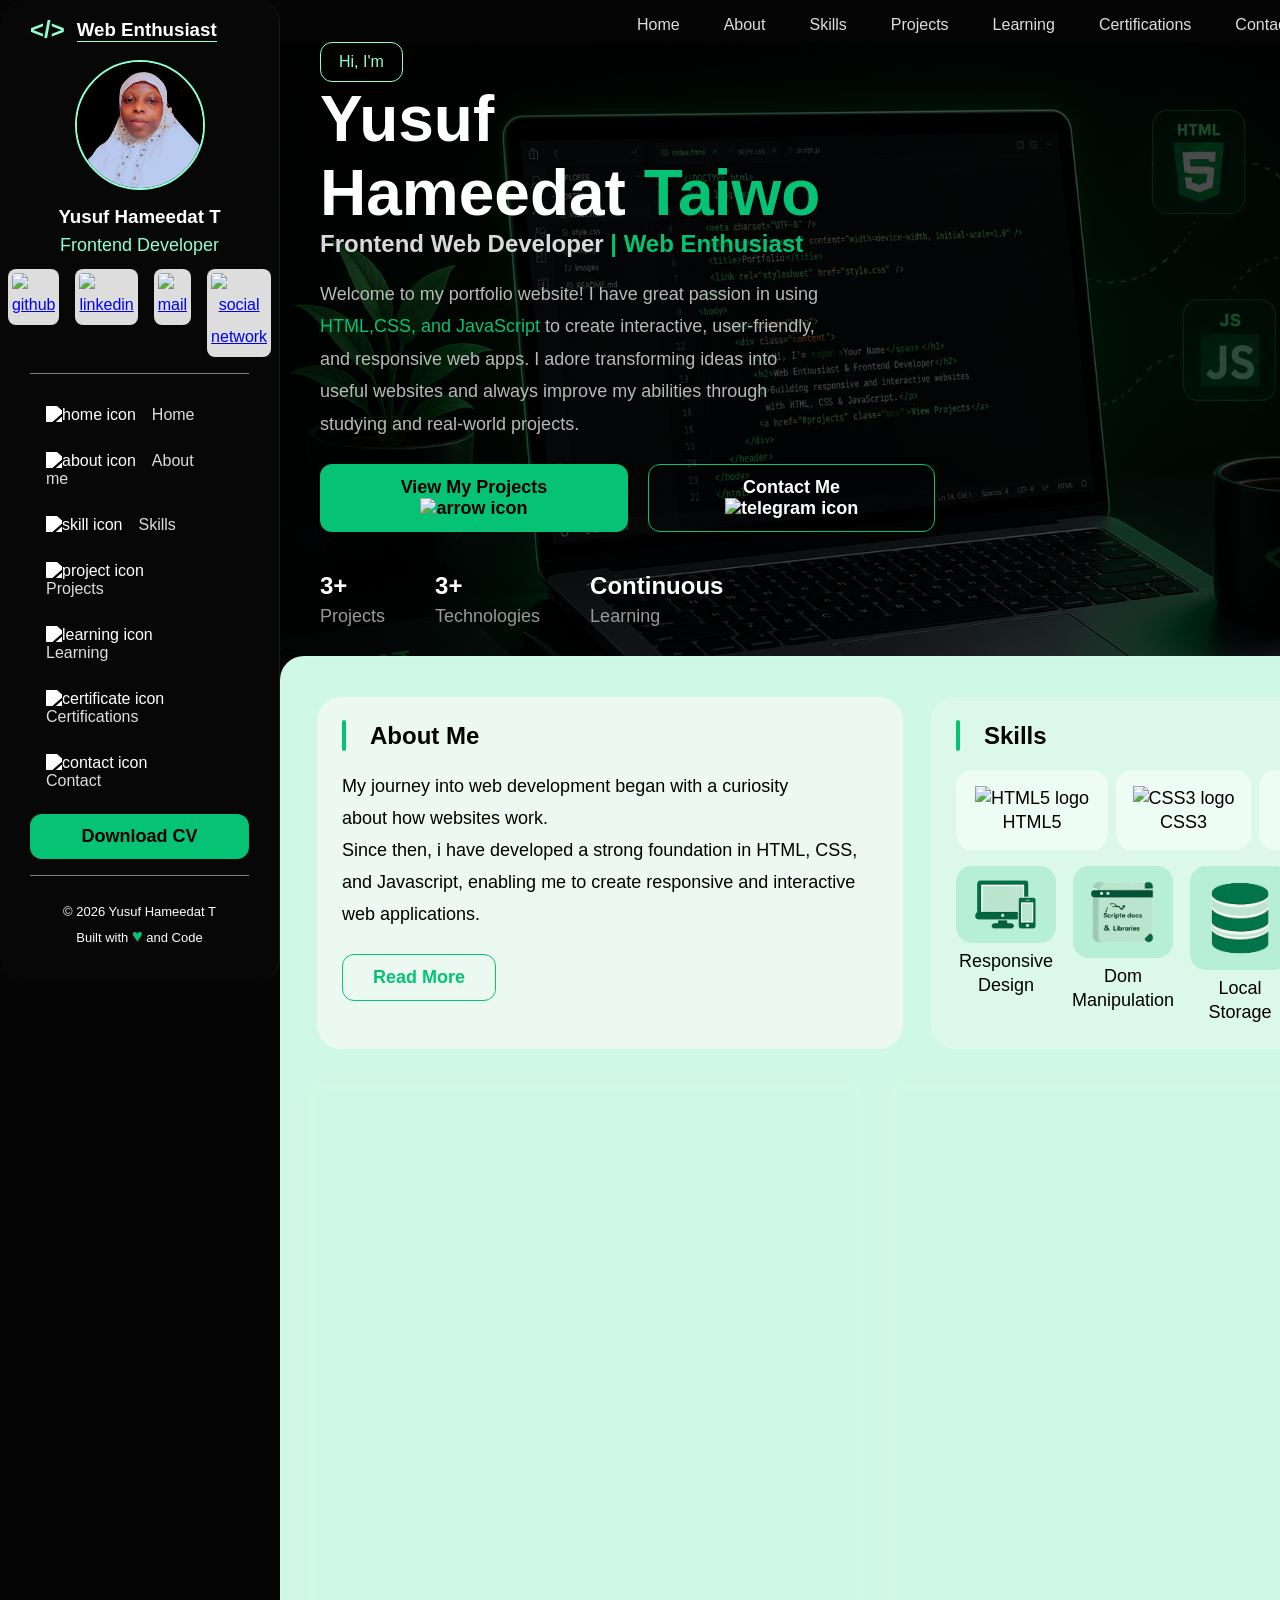
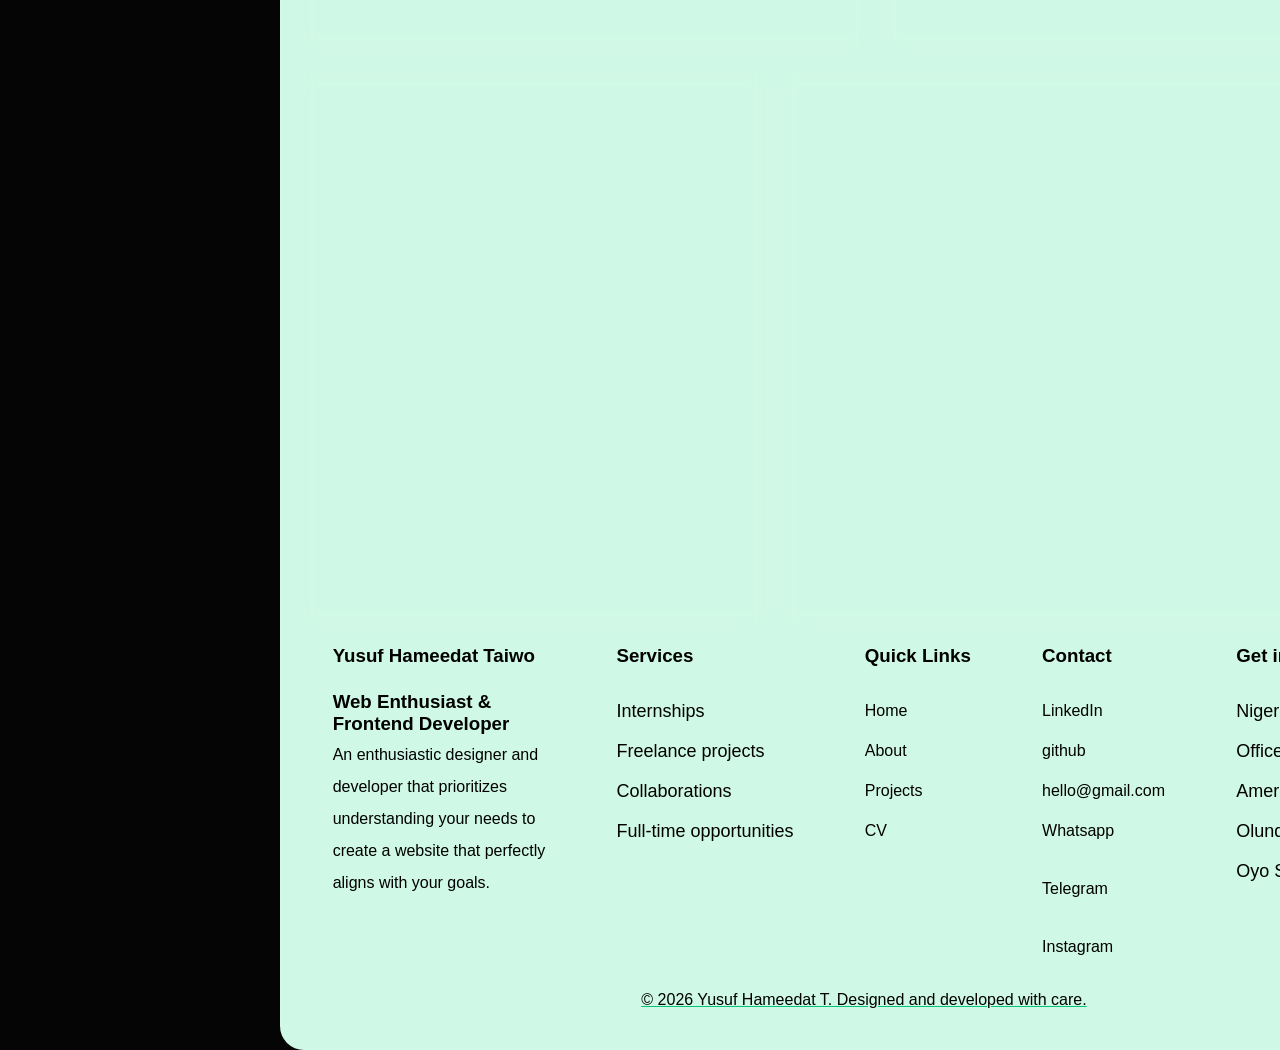
==== commit 912421d1: "port" ====
--- a/index.html
+++ b/index.html
@@ -106,7 +106,7 @@
                     <h1 class="tracking-in-contract-bck">Hameedat <span id="name">Taiwo</span></h1>
                     <h2 class="tracking-in-expand-fwd-bottom">Frontend  Web Developer <span id="name">| Web Enthusiast</span></h2>
                     <p class="tracking-in-expand-fwd-bottom">Welcome to my portfolio website! I have great passion in using <span id="name">
-                        HTML,CSS, and JavaScript </span>to create interactive, user-friendly,<br> and 
+                        <br>HTML,CSS, and JavaScript </span>to create interactive, user-friendly, <br>and 
                         responsive web apps. I adore transforming ideas into <br>useful websites and 
                         always improve my abilities through <br>studying and real-world projects.
                     </p>
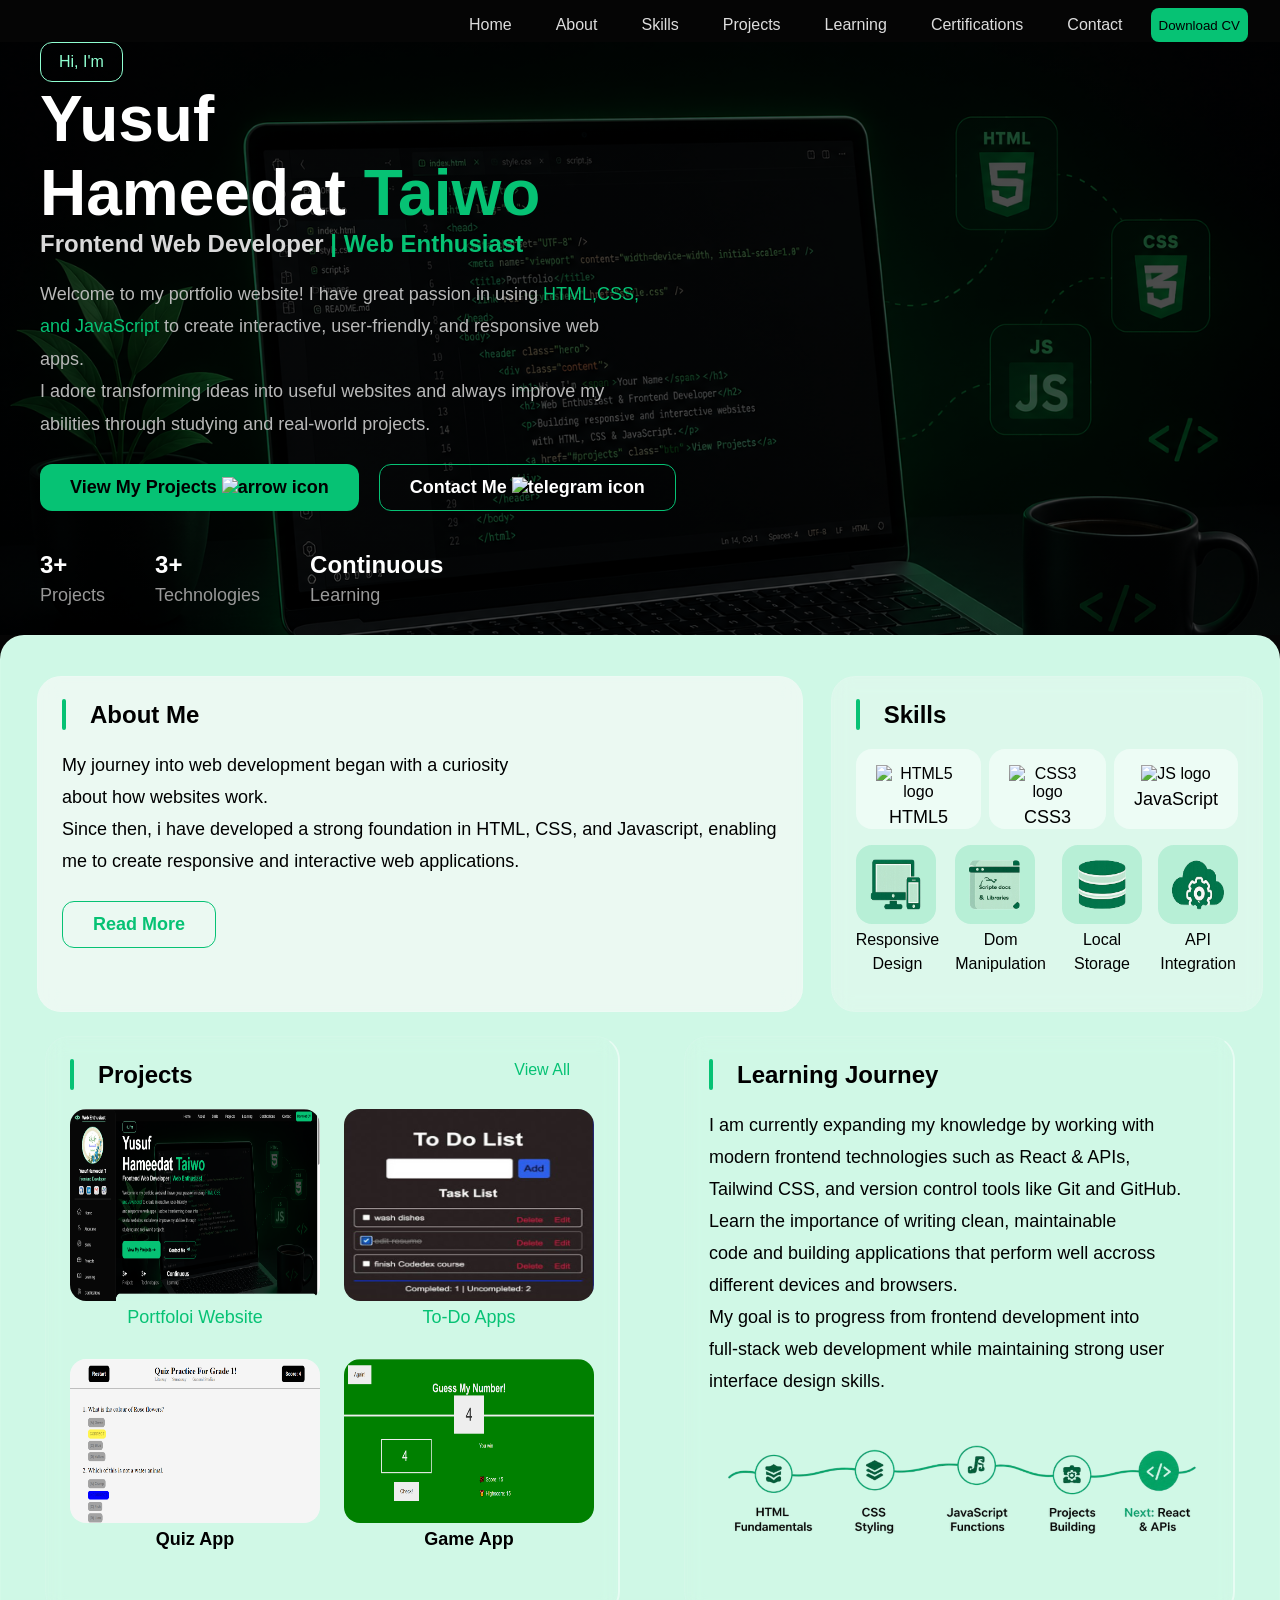
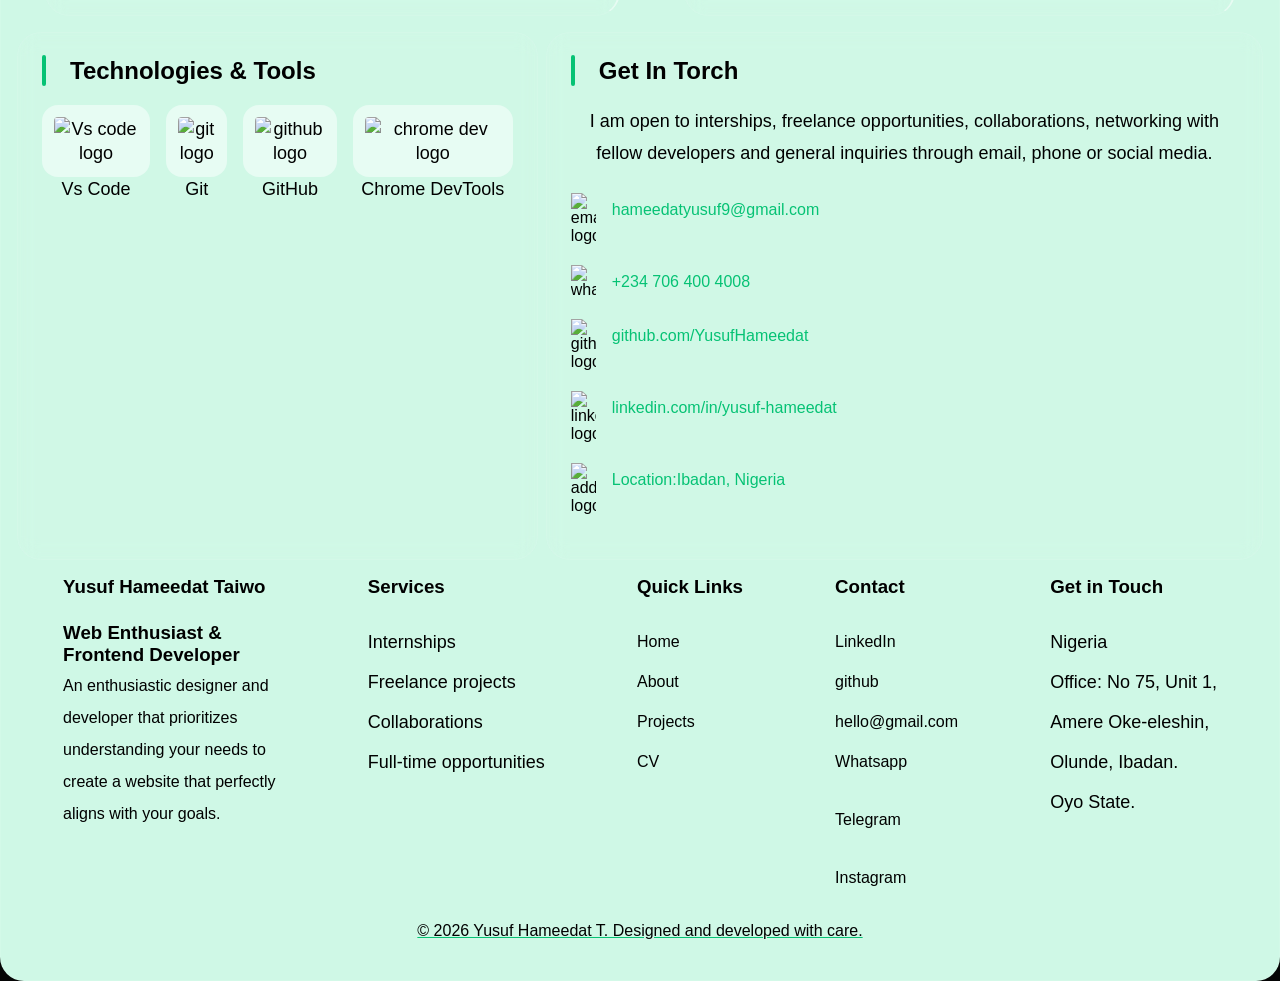
==== commit 33265163: "port" ====
--- a/index.html
+++ b/index.html
@@ -106,9 +106,9 @@
                     <h1 class="tracking-in-contract-bck">Hameedat <span id="name">Taiwo</span></h1>
                     <h2 class="tracking-in-expand-fwd-bottom">Frontend  Web Developer <span id="name">| Web Enthusiast</span></h2>
                     <p class="tracking-in-expand-fwd-bottom">Welcome to my portfolio website! I have great passion in using <span id="name">
-                        <br>HTML,CSS, and JavaScript </span>to create interactive, user-friendly, <br>and 
-                        responsive web apps. I adore transforming ideas into <br>useful websites and 
-                        always improve my abilities through <br>studying and real-world projects.
+                        HTML,CSS, and JavaScript </span>to create interactive, user-friendly, and 
+                        responsive web apps. <br>I adore transforming ideas into useful websites and 
+                        always improve my abilities through studying and real-world projects.
                     </p>
 
                     <div class="hero-btn">
@@ -157,34 +157,34 @@
                     <div class="skill">
                         <div class="skill-img">
                             <div class="skill-logo">
-                                <p><img src="https://cdn-icons-png.flaticon.com/128/1051/1051277.png" 
-                                    alt="HTML5 logo">HTML5</p>
+                                <img src="https://cdn-icons-png.flaticon.com/128/1051/1051277.png" 
+                                    alt="HTML5 logo"><p>HTML5</p>
                             </div>
                             <div class="skill-logo">
-                                <p><img src="https://cdn-icons-png.flaticon.com/128/732/732190.png" 
-                                    alt="CSS3 logo">CSS3</p>
+                                <img src="https://cdn-icons-png.flaticon.com/128/732/732190.png" 
+                                    alt="CSS3 logo"><p>CSS3</p>
                             </div>
                             <div class="skill-logo">
-                                <p><img src="https://cdn-icons-png.flaticon.com/128/5968/5968292.png" 
-                                    alt="JS logo">JavaScrript</p>
+                                <img src="https://cdn-icons-png.flaticon.com/128/5968/5968292.png" 
+                                    alt="JS logo"><P>JavaScript</p>
                             </div>
                         </div>
                         <div class="skill-img2">
                             <div class="skill-label">
-                                <p><img src="/./asset/image/responsive.png" 
-                                    alt="Responsive design logo" id="skill-logo">Responsive Design</p>
+                                <img src="/./asset/image/responsive.png" 
+                                    alt="Responsive design logo" id="skill-logo"><p>Responsive Design</p>
                             </div>
                             <div class="skill-label">
-                                <p><img src="/./asset/image/dom.png" alt="Dom logo" id="skill-logo" 
-                                    >Dom Manipulation</p>
+                                <img src="/./asset/image/dom.png" alt="Dom logo" id="skill-logo" 
+                                    ><p>Dom Manipulation</p>
                             </div>
                             <div class="skill-label">
-                                <p><img src="/./asset/image/storage.png" 
-                                    alt="storage logo" id="skill-logo">Local Storage</p>
+                                <img src="/./asset/image/storage.png" 
+                                    alt="storage logo" id="skill-logo"><p>Local Storage</p>
                             </div>
                             <div class="skill-label">
-                                <p><img src="/./asset/image/api.png" 
-                                    alt="API logo" id="skill-logo">API Integration</p>
+                                <img src="/./asset/image/api.png" 
+                                    alt="API logo" id="skill-logo"><p>API Integration</p>
                             </div>
                         </div>
                 </section>
@@ -227,8 +227,8 @@
                     <h2 class="tracking-in-expand-fwd-top"><span class="stroke"></span>Learning Journey</h2>
                     <p>I am currently expanding my knowledge by working with <br>modern frontend
                          technologies such as React & APIs, <br>Tailwind CSS, and version control tools like 
-                         Git and GitHub. <br>Learn the importance of writing clean, maintainable code 
-                         and building applications that perform well accross different devices and
+                         Git and GitHub. <br>Learn the importance of writing clean, maintainable<br> code 
+                         and building applications that perform well accross<br> different devices and
                           browsers.
                     <p>My goal is to progress from frontend development into<br> full-stack web 
                         development while maintaining strong user <br>interface design skills.</p>
@@ -310,14 +310,14 @@
                     <p>Collaborations</p>
                     <p>Full-time opportunities</p>
                 </div>
-                <div id="quil">
+                <div id="quiclk">
                     <h3>Quick Links</h3>
                     <a href="#">Home</a>
                     <a href="#about">About</a>
                     <a href="#project">Projects</a>
                     <a href="/./asset/CV/hameedatCV.pdf">CV</a>
                 </div>
-                <div id="con">
+                <div id="contlk">
                     <h3>Contact</h3>
                     <a href="https://www.linkedin.com/in/yusuf-hameedat-006724223">LinkedIn</a>
                     <a href="https://github.com/YusufHameedat/">github</a>
@@ -328,7 +328,7 @@
                 </div>
                     <div>
                         <h3>Get in Touch</h3>
-                        <p>Nigeria<br>Office: No 75, <br>Amere Oke-eleshin,<br>Olunde, Ibadan. 
+                        <p>Nigeria<br>Office: No 75, Unit 1, <br>Amere Oke-eleshin,<br>Olunde, Ibadan. 
                             <br> Oyo State.</p>
                     </div>
                 </div>
--- a/asset/style.css
+++ b/asset/style.css
@@ -22,7 +22,7 @@
 
 .container {
   display: grid;
-  grid-template-columns: 280px 1fr;
+  grid-template-columns: 0px 1fr;
   min-height: 100vh;
 }
 /* side menu */
@@ -36,6 +36,9 @@
   position: sticky;
   top: 0;
   height: fit-content;
+}
+.sidemenu {
+  opacity: 0;
 }
 
 .logo {
@@ -340,25 +343,31 @@
 .skill-logo img {
   width: 60px;
   height: 60%;
+  padding-top: 16px;
 }
 .skill-logo {
   background-color: var(--bglogo);
   border-radius: 16px;
   text-align: center;
-  padding: 16px 12px;
-}
-
-#skill-logo {
+  padding: 0 20px;
+}
+.skill-logo p {
+  margin-top: 4px;
+}
+
+.skill-label img {
   background-color: #06c2742d;
   border-radius: 16px;
-  width: 100px;
+  width: 80px;
   height: 50%;
-  padding: 12px 16px;
+  padding: 12px 12px;
   margin-top: 16px;
 }
-.skill-label {
+.skill-label p {
+  font-size: medium;
   text-align: center;
 }
+
 /* projects */
 .project-view {
   display: flex;
@@ -458,15 +467,15 @@
   justify-content: space-around;
 }
 
-#quil a,
-#con a {
+#quiclk a,
+#contlk a {
   display: block;
   text-decoration: none;
   color: black;
   line-height: 40px;
 }
-#quil a:hover,
-#con a:hover {
+#quiclk a:hover,
+#contlk a:hover {
   text-decoration: underline;
 }
 
@@ -886,7 +895,22 @@
 }
 
 /* media */
-/* @media (max-width: 768px) {
+@media (max-width: 768px) {
+  .sidemenu {
+    /* position: absolute; */
+    background: #070707;
+    border-right: 1px solid rgba(255, 255, 255, 0.08);
+    border-radius: 24px;
+    /* padding-top: 16px; */
+    padding: 0 30px;
+    position: sticky;
+    top: 0;
+    height: fit-content;
+  }
+  .sidemenu {
+    opacity: 1;
+  }
+
   header {
     opacity: 0;
   }
@@ -998,5 +1022,191 @@
     color: var(--emerald);
     font-size: medium;
   }
-} */
-/* main body */
+  /* main body */
+  .hero {
+    display: grid;
+    grid-template-columns: 0.6fr 1fr;
+    align-items: center;
+    /* gap: 50px; */
+    padding-bottom: 24px;
+    padding-left: 40px;
+    background:
+      linear-gradient(rgba(0, 0, 0, 0.7), rgba(0, 0, 0, 0.7)),
+      url("./image/bghero.png");
+    background-size: cover;
+    background-repeat: no-repeat;
+  }
+
+  .hi {
+    display: inline-block;
+    padding: 6px 14px;
+    border: 1px solid var(--emerald-light);
+    border-radius: 8px;
+    color: var(--emerald-light);
+  }
+
+  .hero h1 {
+    font-size: 2.5rem;
+    max-width: 16px 0;
+  }
+  #name {
+    color: var(--emerald);
+  }
+  .hero h2 {
+    color: #d9d9d9;
+    margin-bottom: 16px;
+    font-size: medium;
+  }
+  .hero p {
+    color: var(--gray);
+    max-width: 600px;
+    line-height: 1.6;
+  }
+  .hero-btn {
+    display: flex;
+    gap: 12px;
+    margin-top: 24px;
+  }
+  .btn {
+    padding: 8px 20px;
+    border-radius: 12px;
+    cursor: pointer;
+    /* font-size: 2rem; */
+    font-weight: 900;
+    font-size: small;
+  }
+  .view {
+    background: var(--emerald);
+    color: black;
+    border: none;
+  }
+  .view:hover {
+    background-color: #06c2749d;
+    color: white;
+  }
+  .contact {
+    background: transparent;
+    border: 1px solid var(--emerald);
+    color: white;
+  }
+  .contact:hover {
+    color: var(--emerald-light);
+  }
+
+  .status {
+    display: flex;
+    gap: 32px;
+    margin-top: 32px;
+    color: white;
+  }
+  .status h3 {
+    color: var(--emerald);
+    font-size: 1.5rem;
+  }
+  .status p {
+    color: #ddd;
+  }
+  /* lower section */
+  .div-section {
+    display: block;
+    flex-direction: column;
+    justify-content: space-around;
+    gap: 0.5rem;
+  }
+
+  .sec h2 {
+    color: black;
+    margin-bottom: 20px;
+    font-size: larger;
+  }
+  .journey p,
+  .about p,
+  .contact2 p {
+    line-height: 32px;
+    font-size: medium;
+  }
+
+  .stroke {
+    border: 1px solid var(--emerald);
+    margin-right: 20px;
+    border-radius: 8px;
+  }
+
+  .skills {
+    background-color: #faf9f94d;
+  }
+  .skill-img {
+    display: flex;
+    gap: 0.5rem;
+  }
+
+  .skill-logo img {
+    width: 60px;
+    height: 60%;
+    padding-top: 16px;
+  }
+  .skill-logo {
+    background-color: var(--bglogo);
+    border-radius: 16px;
+    text-align: center;
+    padding: 0 20px;
+  }
+  .skill-logo p {
+    margin-top: 4px;
+  }
+
+  .skill-label img {
+    background-color: #06c2742d;
+    border-radius: 12px;
+    width: 80px;
+    height: 50%;
+    padding: 12px 12px;
+    margin-top: 16px;
+  }
+  .skill-label p {
+    font-size: medium;
+    text-align: center;
+  }
+
+  .proj-img p {
+    text-align: center;
+    color: var(--emerald);
+    font-size: medium;
+  }
+  .proj2 img {
+    height: 130%;
+    width: 220px;
+    border-radius: 16px;
+    margin-top: -24px;
+  }
+  .proj1 img {
+    height: 70%;
+    width: 220px;
+    border-radius: 16px;
+  }
+
+  .sec.journey p {
+    font-size: medium;
+  }
+  .sec.journey img {
+    width: 90%;
+  }
+
+  .techtool,
+  .skill-img2 {
+    display: flex;
+    gap: 1rem;
+  }
+
+  #tool-logo {
+    background-color: var(--bglogo);
+    border-radius: 12px;
+    width: 100px;
+    height: 70%;
+    padding: 12px;
+  }
+  .tool-label p {
+    text-align: center;
+    font-size: medium;
+  }
+}
